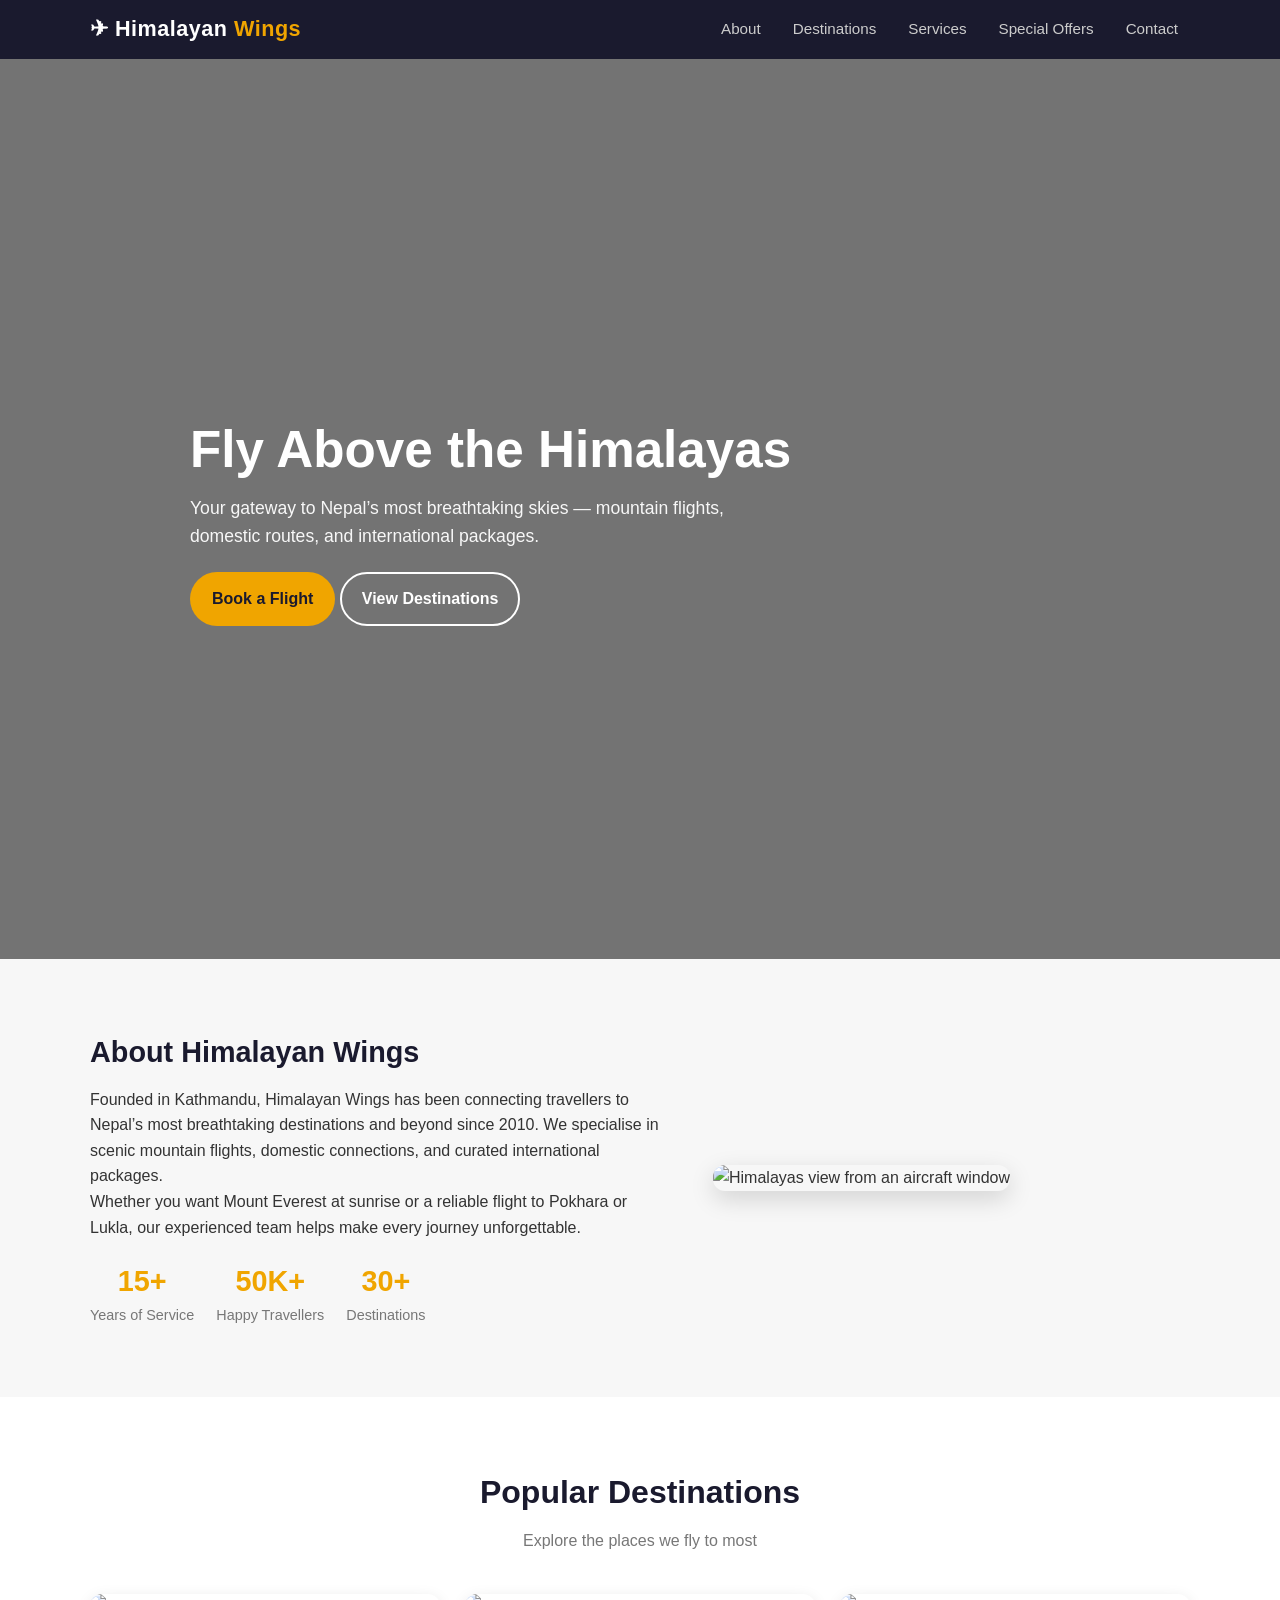
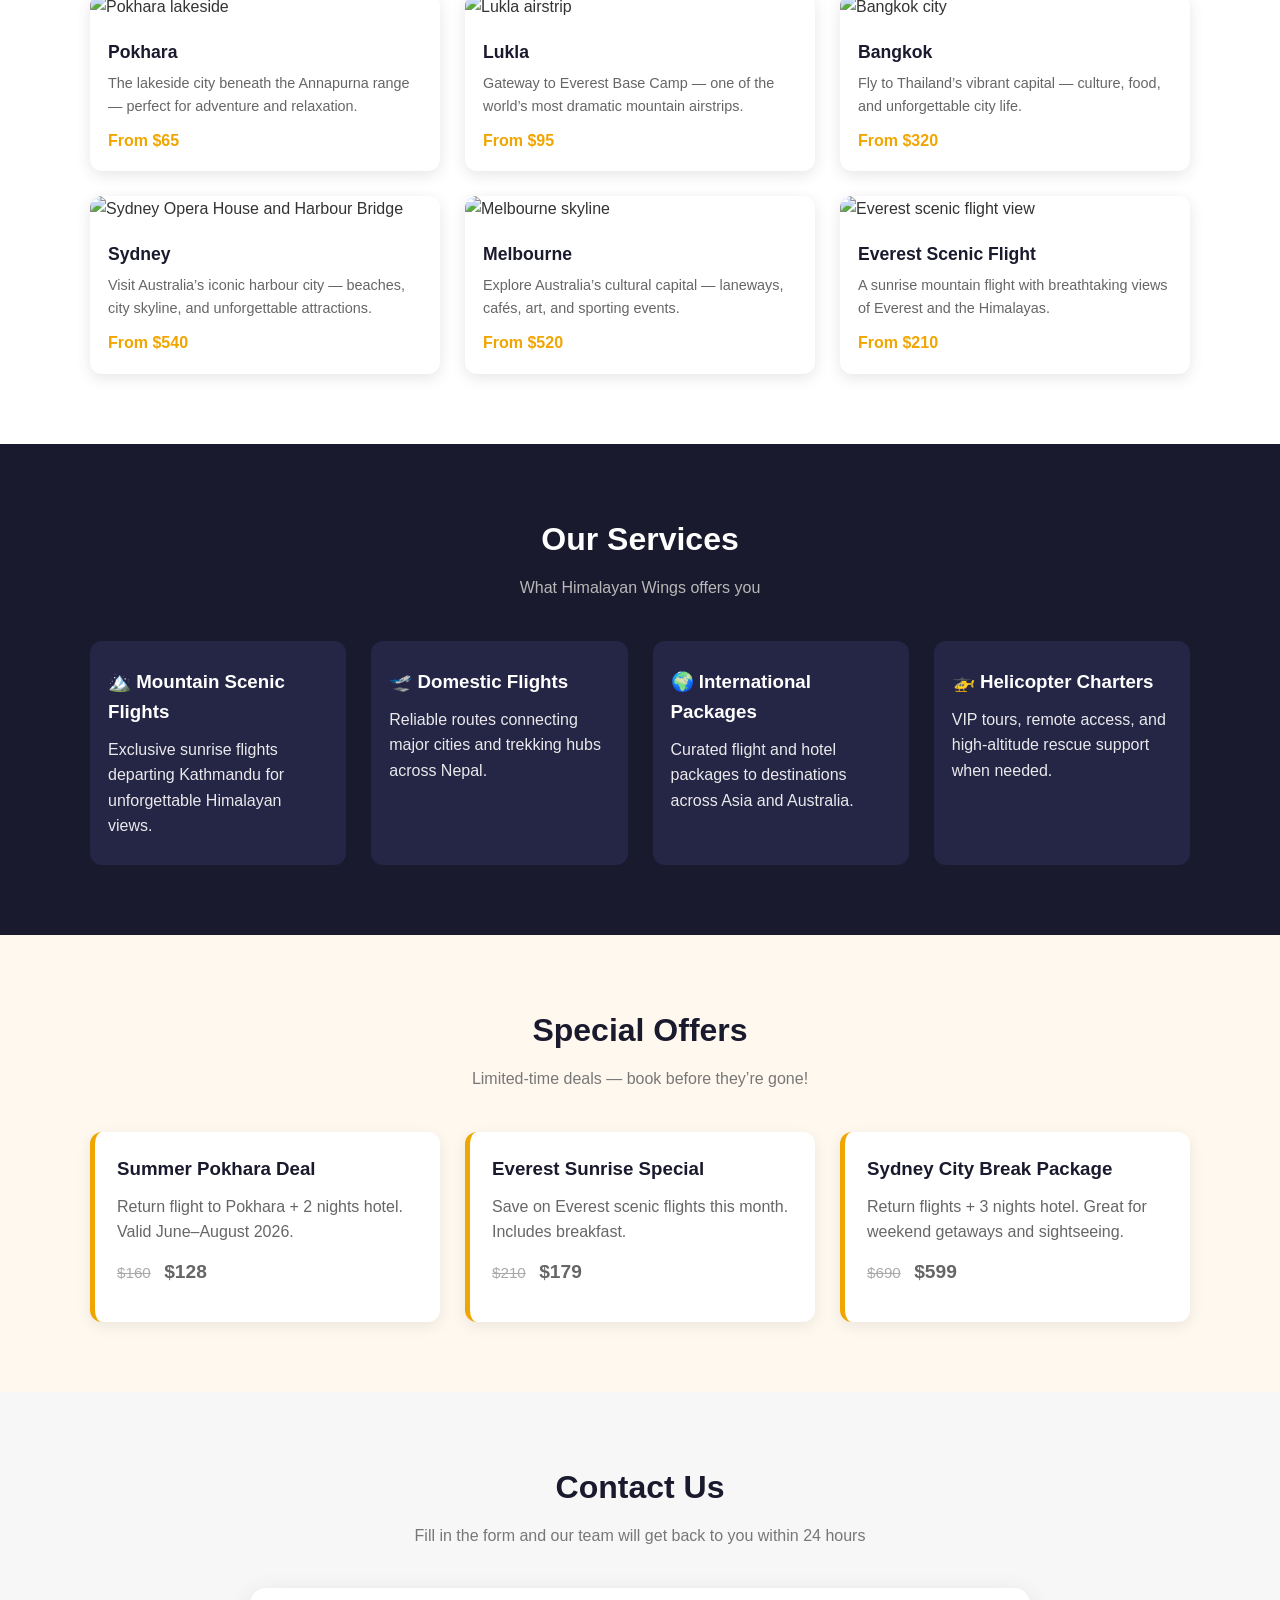
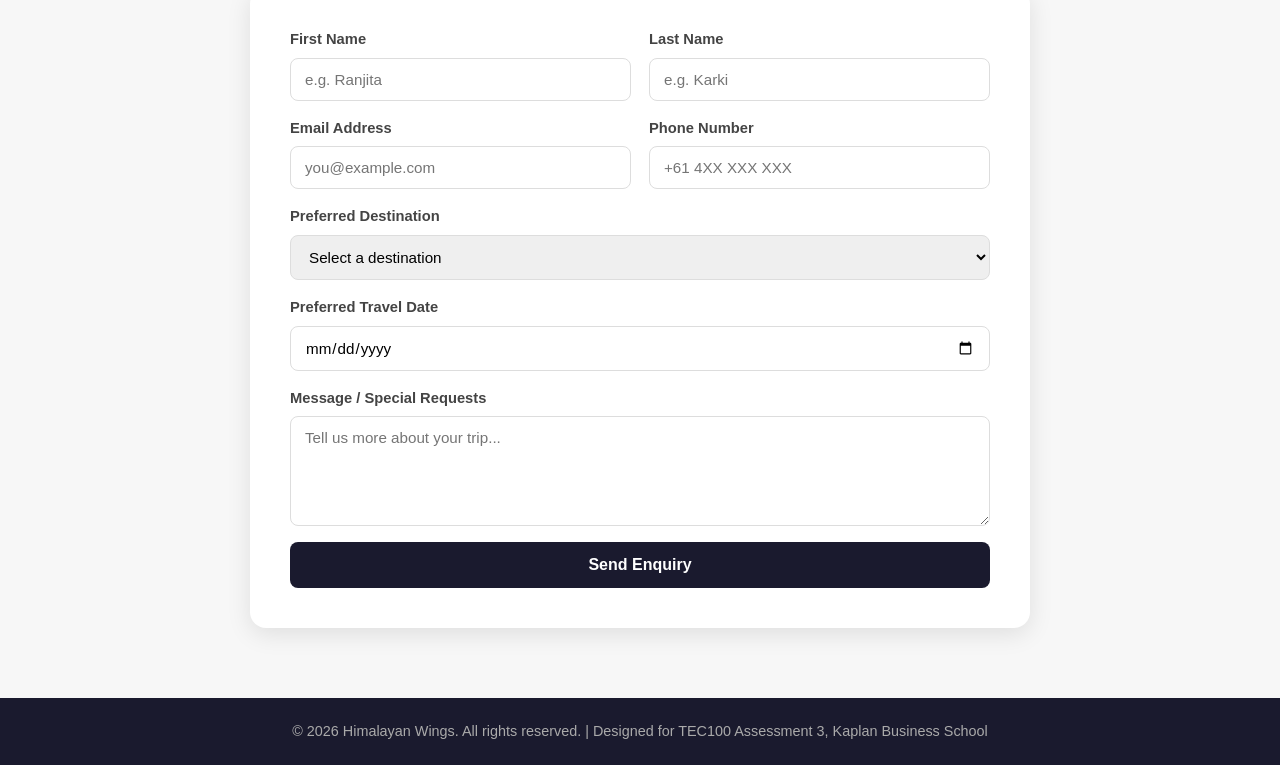
==== A tourist flight agency/index.html @ 6cb124c7 "A new webpage based on tourist flight agency is on going" ====
<!DOCTYPE html>
<html lang="en">
<head>
  <meta charset="UTF-8" />
  <meta name="viewport" content="width=device-width, initial-scale=1.0" />
  <title>Himalayan Wings | Nepal's Premier Flight Agency</title>

  <!-- External CSS file -->
  <link rel="stylesheet" href="css/style.css" />
</head>

<body>

  <!-- TOP NAV (sticky) -->
  <nav class="navbar">
    <div class="nav-container">
      <a class="brand" href="#home">✈ Himalayan <span>Wings</span></a>

      <ul class="nav-links">
        <li><a href="#about">About</a></li>
        <li><a href="#destinations">Destinations</a></li>
        <li><a href="#services">Services</a></li>
        <li><a href="#offers">Special Offers</a></li>
        <li><a href="#contact">Contact</a></li>
      </ul>
    </div>
  </nav>

  <!-- HERO (big background image + text) -->
  <header id="home" class="hero">
    <div class="hero-overlay">
      <div class="hero-content">
        <h1>Fly Above the Himalayas</h1>
        <p>Your gateway to Nepal’s most breathtaking skies — mountain flights, domestic routes, and international packages.</p>
        <a href="#contact" class="btn btn-primary">Book a Flight</a>
        <a href="#destinations" class="btn btn-outline">View Destinations</a>
      </div>
    </div>
  </header>

  <!-- ABOUT -->
  <section id="about" class="section section-alt">
    <div class="container about-grid">
      <div class="about-text">
        <h2>About Himalayan Wings</h2>
        <p>
          Founded in Kathmandu, Himalayan Wings has been connecting travellers to Nepal’s most breathtaking destinations
          and beyond since 2010. We specialise in scenic mountain flights, domestic connections, and curated international packages.
        </p>
        <p>
          Whether you want Mount Everest at sunrise or a reliable flight to Pokhara or Lukla, our experienced team helps make every journey unforgettable.
        </p>

        <div class="stats">
          <div class="stat">
            <h3>15+</h3>
            <p>Years of Service</p>
          </div>
          <div class="stat">
            <h3>50K+</h3>
            <p>Happy Travellers</p>
          </div>
          <div class="stat">
            <h3>30+</h3>
            <p>Destinations</p>
          </div>
        </div>
      </div>

      <div class="about-image">
        <img src="images/about.jpg" alt="Himalayas view from an aircraft window" />
      </div>
    </div>
  </section>

  <!-- DESTINATIONS -->
  <section id="destinations" class="section">
    <div class="container">
      <h2 class="section-title">Popular Destinations</h2>
      <p class="section-subtitle">Explore the places we fly to most</p>

      <div class="grid cards">

        <article class="card">
          <img src="images/pokhara.jpg" alt="Pokhara lakeside" />
          <div class="card-body">
            <h3>Pokhara</h3>
            <p>The lakeside city beneath the Annapurna range — perfect for adventure and relaxation.</p>
            <span class="price">From $65</span>
          </div>
        </article>

        <article class="card">
          <img src="images/lukla.jpg" alt="Lukla airstrip" />
          <div class="card-body">
            <h3>Lukla</h3>
            <p>Gateway to Everest Base Camp — one of the world’s most dramatic mountain airstrips.</p>
            <span class="price">From $95</span>
          </div>
        </article>

        <article class="card">
          <img src="images/bangkok.jpg" alt="Bangkok city" />
          <div class="card-body">
            <h3>Bangkok</h3>
            <p>Fly to Thailand’s vibrant capital — culture, food, and unforgettable city life.</p>
            <span class="price">From $320</span>
          </div>
        </article>

        <!-- Replaced New Delhi with Sydney -->
        <article class="card">
          <img src="images/sydney.jpg" alt="Sydney Opera House and Harbour Bridge" />
          <div class="card-body">
            <h3>Sydney</h3>
            <p>Visit Australia’s iconic harbour city — beaches, city skyline, and unforgettable attractions.</p>
            <span class="price">From $540</span>
          </div>
        </article>

        <!-- Replaced Dubai with Melbourne -->
        <article class="card">
          <img src="images/melbourne.jpg" alt="Melbourne skyline" />
          <div class="card-body">
            <h3>Melbourne</h3>
            <p>Explore Australia’s cultural capital — laneways, cafés, art, and sporting events.</p>
            <span class="price">From $520</span>
          </div>
        </article>

        <article class="card">
          <img src="images/everest-flight.jpg" alt="Everest scenic flight view" />
          <div class="card-body">
            <h3>Everest Scenic Flight</h3>
            <p>A sunrise mountain flight with breathtaking views of Everest and the Himalayas.</p>
            <span class="price">From $210</span>
          </div>
        </article>

      </div>
    </div>
  </section>

  <!-- SERVICES -->
  <section id="services" class="section section-dark">
    <div class="container">
      <h2 class="section-title light">Our Services</h2>
      <p class="section-subtitle light">What Himalayan Wings offers you</p>

      <div class="grid services">
        <div class="service">
          <h3>🏔️ Mountain Scenic Flights</h3>
          <p>Exclusive sunrise flights departing Kathmandu for unforgettable Himalayan views.</p>
        </div>

        <div class="service">
          <h3>🛫 Domestic Flights</h3>
          <p>Reliable routes connecting major cities and trekking hubs across Nepal.</p>
        </div>

        <div class="service">
          <h3>🌍 International Packages</h3>
          <p>Curated flight and hotel packages to destinations across Asia and Australia.</p>
        </div>

        <div class="service">
          <h3>🚁 Helicopter Charters</h3>
          <p>VIP tours, remote access, and high-altitude rescue support when needed.</p>
        </div>
      </div>
    </div>
  </section>

  <!-- OFFERS -->
  <section id="offers" class="section section-offers">
    <div class="container">
      <h2 class="section-title">Special Offers</h2>
      <p class="section-subtitle">Limited-time deals — book before they’re gone!</p>

      <div class="grid offers">
        <div class="offer">
          <h3>Summer Pokhara Deal</h3>
          <p>Return flight to Pokhara + 2 nights hotel. Valid June–August 2026.</p>
          <p class="offer-price"><del>$160</del> $128</p>
        </div>

        <div class="offer">
          <h3>Everest Sunrise Special</h3>
          <p>Save on Everest scenic flights this month. Includes breakfast.</p>
          <p class="offer-price"><del>$210</del> $179</p>
        </div>

        <div class="offer">
          <h3>Sydney City Break Package</h3>
          <p>Return flights + 3 nights hotel. Great for weekend getaways and sightseeing.</p>
          <p class="offer-price"><del>$690</del> $599</p>
        </div>
      </div>
    </div>
  </section>

  <!-- CONTACT -->
  <section id="contact" class="section section-alt">
    <div class="container contact">
      <h2 class="section-title">Contact Us</h2>
      <p class="section-subtitle">Fill in the form and our team will get back to you within 24 hours</p>

      <form class="contact-form" action="#" method="post">
        <div class="form-row">
          <div class="form-group">
            <label for="firstname">First Name</label>
            <input type="text" id="firstname" name="firstname" placeholder="e.g. Ranjita" required />
          </div>
          <div class="form-group">
            <label for="lastname">Last Name</label>
            <input type="text" id="lastname" name="lastname" placeholder="e.g. Karki" required />
          </div>
        </div>

        <div class="form-row">
          <div class="form-group">
            <label for="email">Email Address</label>
            <input type="email" id="email" name="email" placeholder="you@example.com" required />
          </div>
          <div class="form-group">
            <label for="phone">Phone Number</label>
            <input type="tel" id="phone" name="phone" placeholder="+61 4XX XXX XXX" />
          </div>
        </div>

        <!-- Destination dropdown -->
        <div class="form-group">
          <label for="destination">Preferred Destination</label>
          <select id="destination" name="destination" required>
            <option value="" disabled selected>Select a destination</option>
            <option value="pokhara">Pokhara</option>
            <option value="lukla">Lukla</option>
            <option value="everest-flight">Everest Scenic Flight</option>
            <option value="bangkok">Bangkok</option>
            <option value="sydney">Sydney</option>
            <option value="melbourne">Melbourne</option>
            <option value="other">Other</option>
          </select>
        </div>

        <!-- Travel date -->
        <div class="form-group">
          <label for="travel-date">Preferred Travel Date</label>
          <input type="date" id="travel-date" name="travel-date" />
        </div>

        <!-- Message textarea -->
        <div class="form-group">
          <label for="message">Message / Special Requests</label>
          <textarea id="message" name="message" placeholder="Tell us more about your trip..."></textarea>
        </div>

        <button type="submit" class="btn btn-dark">Send Enquiry</button>
      </form>
    </div>
  </section>

  <footer class="footer">
    <p>
      &copy; 2026 Himalayan Wings. All rights reserved. |
      Designed for TEC100 Assessment 3, Kaplan Business School
    </p>
  </footer>

</body>
</html>
---- A tourist flight agency/css/style.css ----
/* =========================
   Base / Reset
========================= */
* {
  margin: 0;
  padding: 0;
  box-sizing: border-box;
}

html { scroll-behavior: smooth; }

body {
  font-family: 'Segoe UI', Tahoma, Geneva, Verdana, sans-serif;
  color: #333;
  line-height: 1.6;
}

/* =========================
   Reusable helpers
========================= */
.container {
  width: min(1100px, 92%);
  margin: 0 auto;
}

.section {
  padding: 70px 0;
}

.section-alt {
  background: #f7f7f7;
}

.section-title {
  text-align: center;
  font-size: 2rem;
  margin-bottom: 10px;
  color: #1a1a2e;
}

.section-subtitle {
  text-align: center;
  color: #777;
  margin-bottom: 40px;
  font-size: 1rem;
}

.grid {
  display: grid;
  gap: 25px;
}

.btn {
  display: inline-block;
  padding: 12px 20px;
  border-radius: 30px;
  text-decoration: none;
  font-weight: 700;
  border: 2px solid transparent;
}

.btn-primary {
  background: #f0a500;
  color: #1a1a2e;
}

.btn-primary:hover { filter: brightness(0.95); }

.btn-outline {
  border-color: #fff;
  color: #fff;
}

.btn-outline:hover {
  background: #fff;
  color: #1a1a2e;
}

.btn-dark {
  width: 100%;
  background: #1a1a2e;
  color: #fff;
  border-radius: 8px;
  border: none;
  cursor: pointer;
  padding: 14px;
  font-size: 1rem;
}

.btn-dark:hover {
  background: #f0a500;
  color: #1a1a2e;
}

/* =========================
   Navbar (sticky)
========================= */
.navbar {
  position: sticky;
  top: 0;
  z-index: 1000;
  background: #1a1a2e;
}

.nav-container {
  width: min(1100px, 92%);
  margin: 0 auto;
  padding: 12px 0;
  display: flex;
  align-items: center;
  justify-content: space-between;
  gap: 20px;
  flex-wrap: wrap;
}

.brand {
  color: #fff;
  font-size: 1.35rem;
  font-weight: 800;
  letter-spacing: 0.5px;
  text-decoration: none;
}

.brand span { color: #f0a500; }

.nav-links {
  list-style: none;
  display: flex;
  gap: 8px;
  flex-wrap: wrap;
}

.nav-links a {
  color: #ccc;
  text-decoration: none;
  padding: 10px 12px;
  border-radius: 10px;
  transition: 0.2s;
  font-size: 0.95rem;
}

.nav-links a:hover {
  color: #f0a500;
  background: rgba(255,255,255,0.06);
}

/* =========================
   Hero (FULL SCREEN like your example)
========================= */
.hero {
  background: url("../images/himalayan wingss.png") center/cover no-repeat;
  height: 100vh;
  min-height: 100vh;
  position: relative;
}

.hero-overlay {
  height: 100vh;
  min-height: 100vh;
  background: linear-gradient(rgba(0,0,0,0.55), rgba(0,0,0,0.55));
  display: flex;
  align-items: center;
}

.hero-content {
  width: min(900px, 92%);
  margin: 0 auto;
  color: #fff;
  text-align: left;
  padding: 90px 0 60px; /* pushes content slightly down */
}

.hero-content h1 {
  font-size: clamp(2rem, 4vw, 3.2rem);
  line-height: 1.15;
  margin-bottom: 14px;
}

.hero-content p {
  font-size: 1.1rem;
  opacity: 0.95;
  margin-bottom: 22px;
  max-width: 60ch;
}

/* =========================
   About
========================= */
.about-grid {
  display: grid;
  grid-template-columns: 1.1fr 0.9fr;
  gap: 40px;
  align-items: center;
}

.about-text h2 {
  font-size: 1.8rem;
  color: #1a1a2e;
  margin-bottom: 12px;
}

.stats {
  display: flex;
  gap: 22px;
  flex-wrap: wrap;
  margin-top: 18px;
}

.stat h3 {
  font-size: 1.8rem;
  color: #f0a500;
  text-align: center;
}

.stat p {
  font-size: 0.9rem;
  color: #777;
  text-align: center;
}

.about-image img {
  width: 100%;
  border-radius: 12px;
  box-shadow: 0 8px 25px rgba(0,0,0,0.15);
}

/* =========================
   Destination cards
========================= */
.cards {
  grid-template-columns: repeat(auto-fit, minmax(260px, 1fr));
}

.card {
  border-radius: 12px;
  overflow: hidden;
  box-shadow: 0 4px 15px rgba(0,0,0,0.10);
  background: #fff;
  transition: transform 0.25s;
}

.card:hover { transform: translateY(-6px); }

.card img {
  width: 100%;
  height: 190px;
  object-fit: cover;
}

.card-body { padding: 18px; }

.card-body h3 {
  font-size: 1.1rem;
  color: #1a1a2e;
  margin-bottom: 6px;
}

.card-body p {
  font-size: 0.9rem;
  color: #666;
  margin-bottom: 10px;
}

.price {
  font-weight: 800;
  color: #f0a500;
}

/* =========================
   Services
========================= */
.section-dark {
  background: #1a1a2e;
  color: #fff;
}

.section-title.light { color: #fff; }
.section-subtitle.light { color: #b8b8b8; }

.services {
  grid-template-columns: repeat(auto-fit, minmax(220px, 1fr));
}

.service {
  background: #252545;
  border-radius: 12px;
  padding: 26px 18px;
  transition: 0.25s;
}

.service:hover {
  background: #f0a500;
  color: #1a1a2e;
}

.service h3 { margin-bottom: 10px; }
.service p { opacity: 0.9; }

/* =========================
   Offers (badges removed)
========================= */
.section-offers {
  background: #fff8ee;
}

.offers {
  grid-template-columns: repeat(auto-fit, minmax(260px, 1fr));
}

.offer {
  background: #fff;
  border-radius: 12px;
  padding: 22px;
  box-shadow: 0 4px 15px rgba(0,0,0,0.08);
  border-left: 5px solid #f0a500;
}

.offer h3 { color: #1a1a2e; margin-bottom: 10px; }
.offer p { color: #666; margin-bottom: 12px; }

.offer-price {
  font-size: 1.2rem;
  font-weight: 900;
  color: #f0a500;
}

.offer-price del {
  color: #aaa;
  font-weight: 500;
  margin-right: 8px;
  font-size: 0.95rem;
}

/* =========================
   Contact
========================= */
.contact {
  max-width: 780px;
}

.contact-form {
  background: #fff;
  padding: 40px;
  border-radius: 16px;
  box-shadow: 0 6px 25px rgba(0,0,0,0.10);
}

.form-row {
  display: flex;
  gap: 18px;
  flex-wrap: wrap;
}

.form-group {
  display: flex;
  flex-direction: column;
  flex: 1;
  min-width: 220px;
  margin-bottom: 16px;
}

label {
  font-size: 0.92rem;
  font-weight: 700;
  color: #444;
  margin-bottom: 6px;
}

input, select, textarea {
  padding: 12px 14px;
  border: 1px solid #ddd;
  border-radius: 8px;
  font-size: 0.95rem;
  font-family: inherit;
}

input:focus, select:focus, textarea:focus {
  outline: none;
  border-color: #f0a500;
}

textarea {
  resize: vertical;
  min-height: 110px;
}

/* =========================
   Footer
========================= */
.footer {
  background: #1a1a2e;
  color: #aaa;
  text-align: center;
  padding: 22px 10px;
  font-size: 0.9rem;
}

/* =========================
   Responsive
========================= */
@media (max-width: 900px) {
  .about-grid {
    grid-template-columns: 1fr;
  }

  .hero-content {
    text-align: center;
  }

  .hero-content p {
    margin-left: auto;
    margin-right: auto;
  }
}

@media (max-width: 520px) {
  .contact-form {
    padding: 26px 18px;
  }

  .nav-container {
    justify-content: center;
  }
}
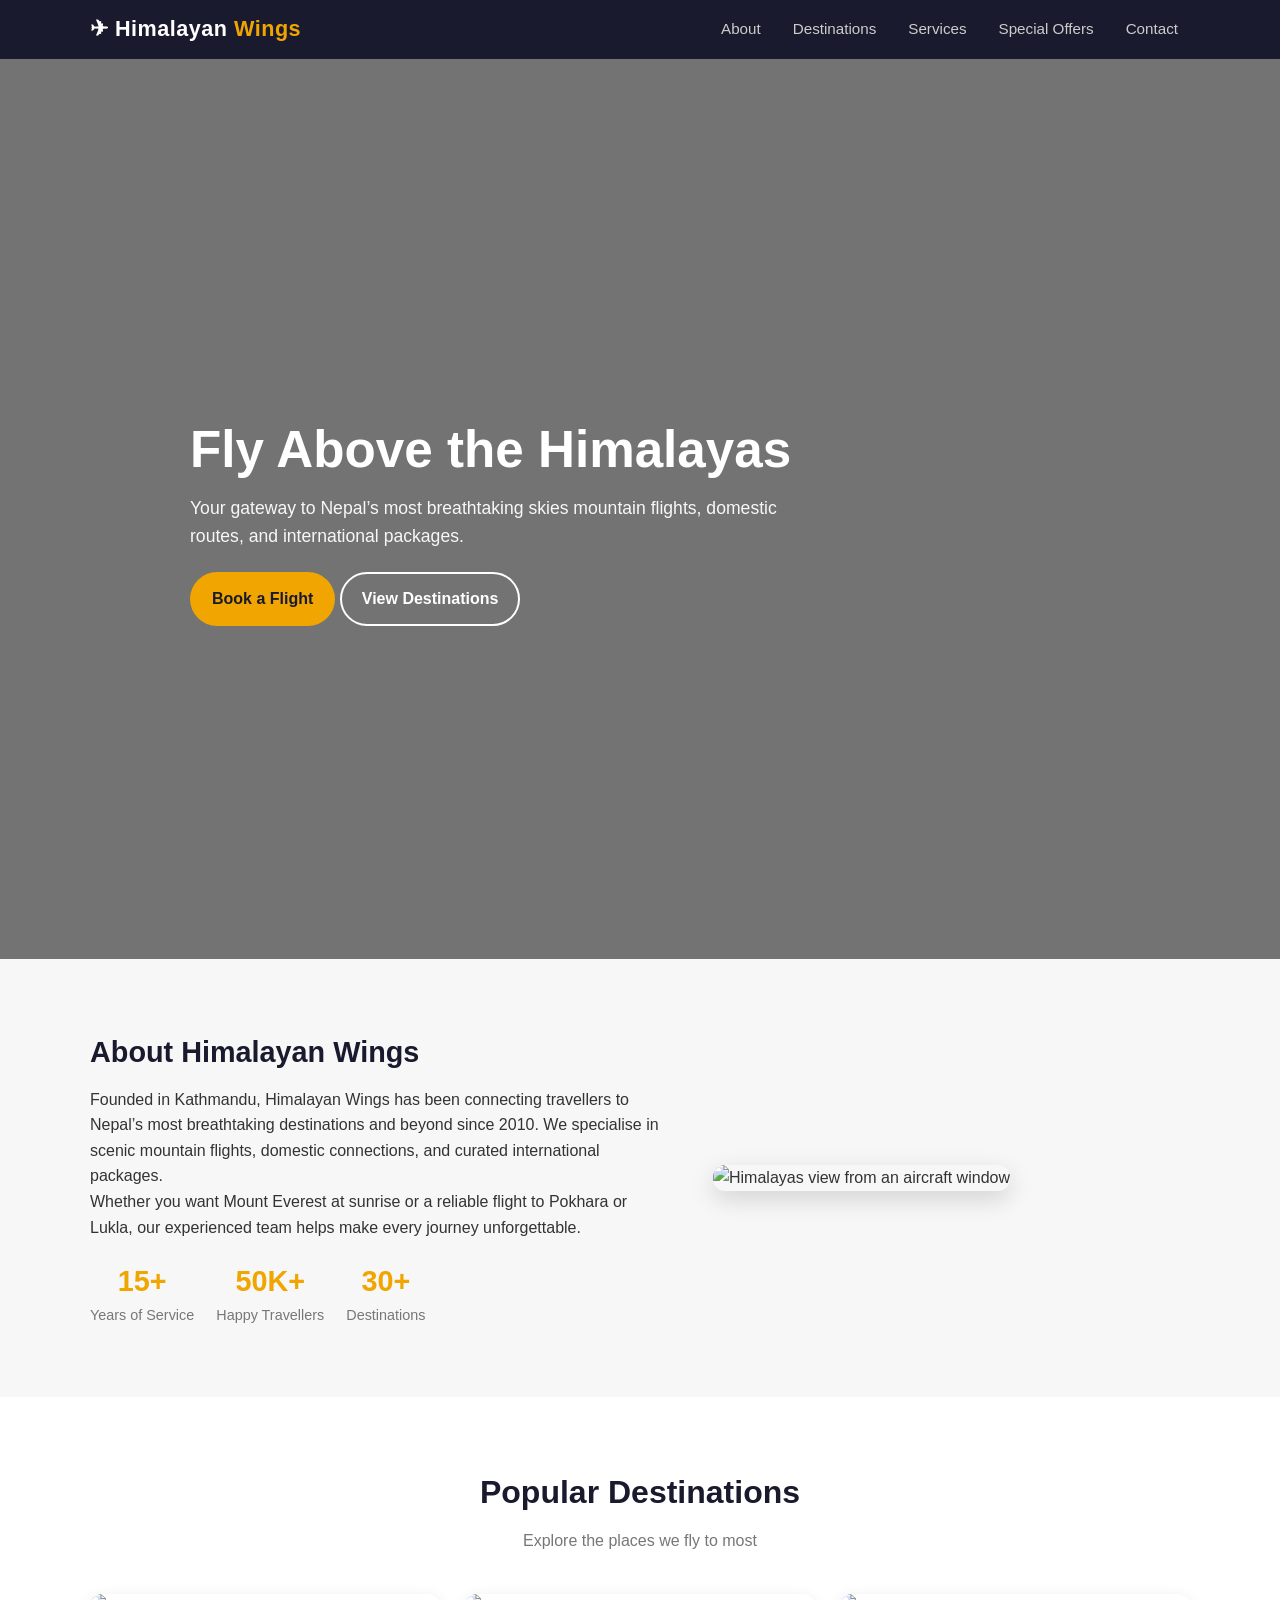
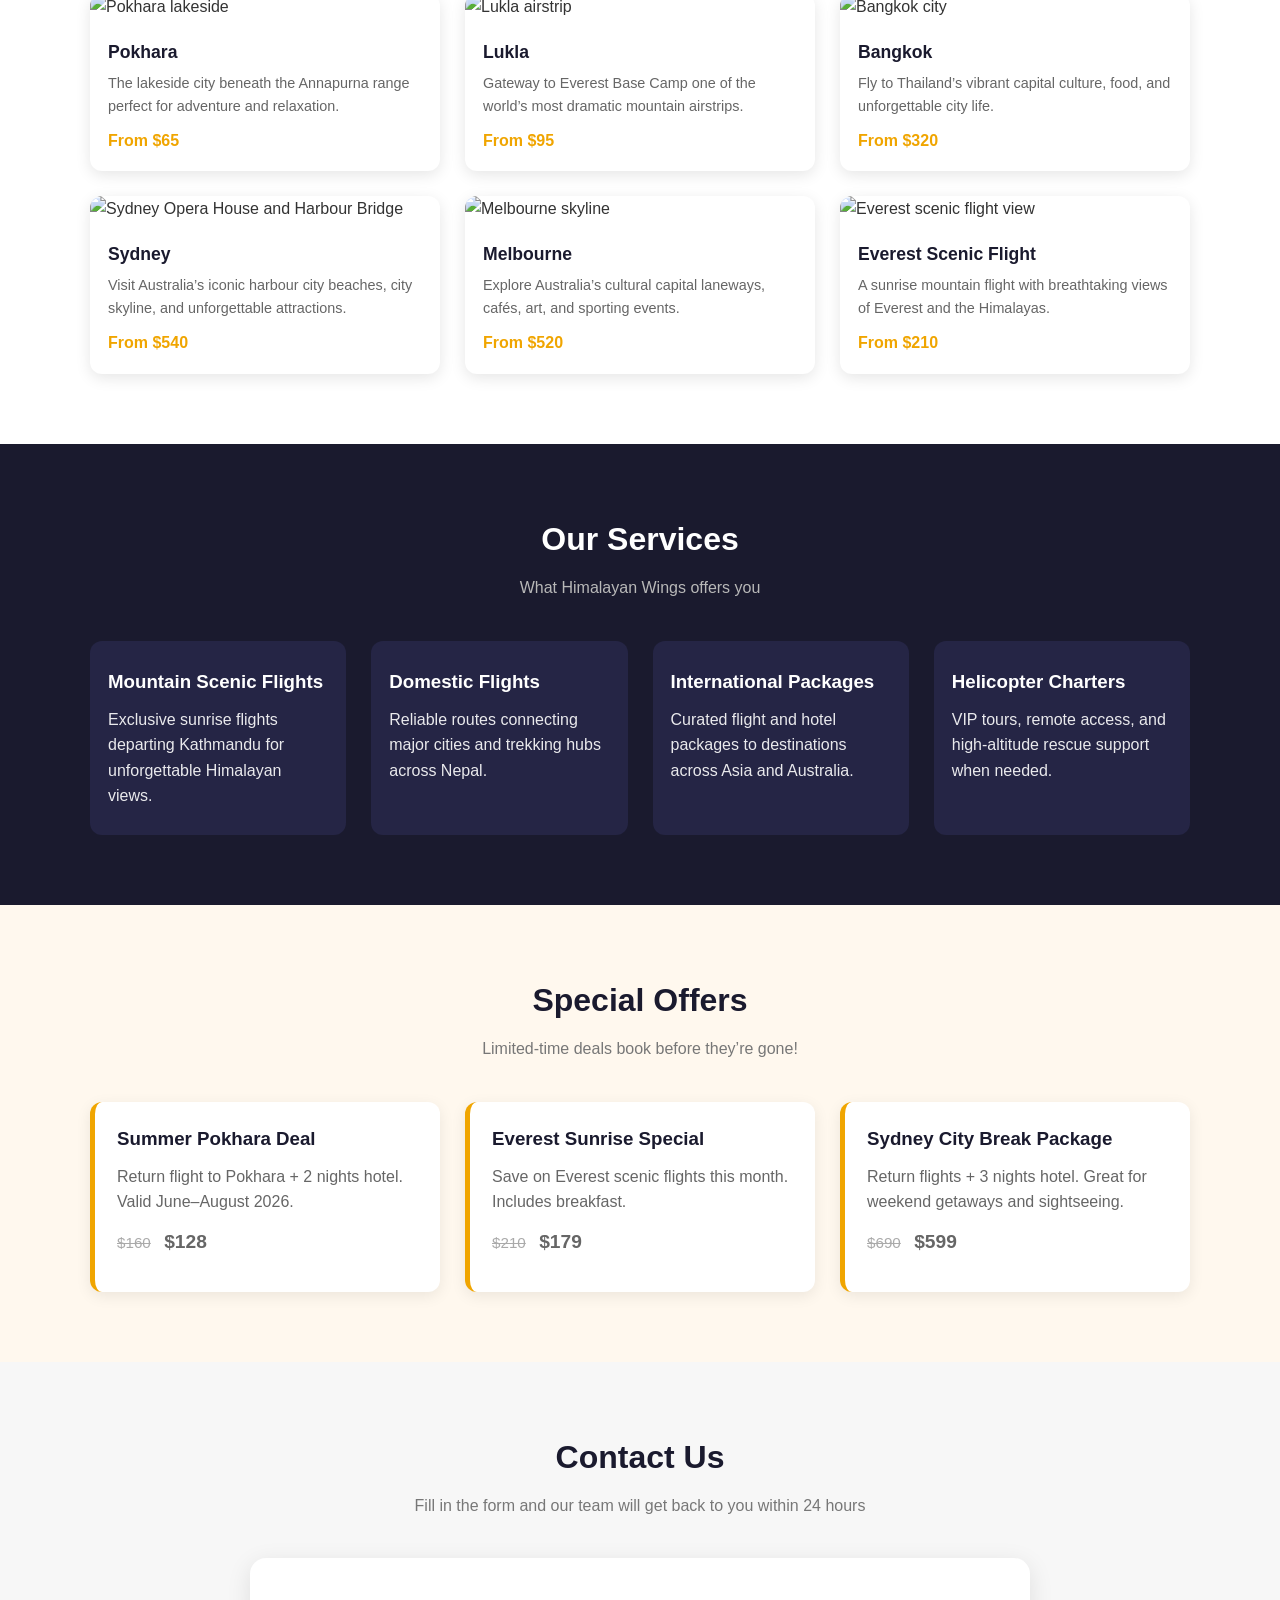
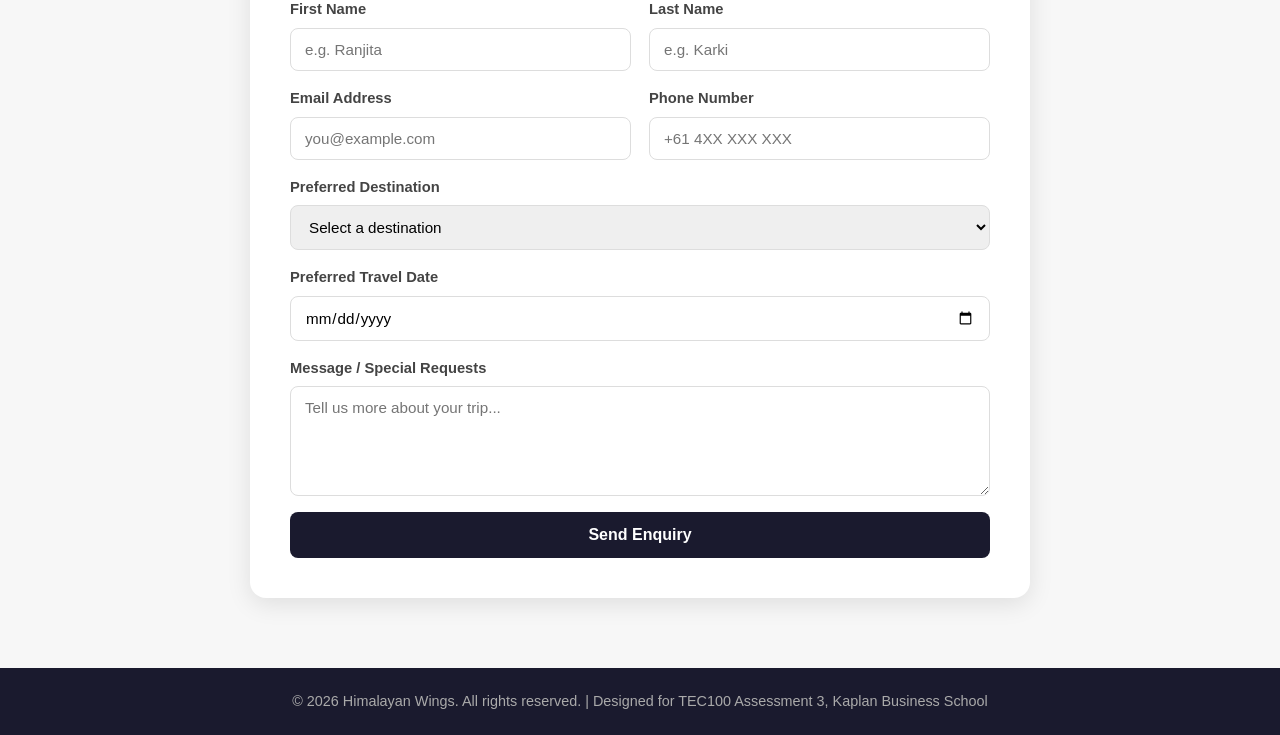
==== commit c918b949: "made few important changes and added images as well" ====
--- a/A tourist flight agency/index.html
+++ b/A tourist flight agency/index.html
@@ -31,7 +31,7 @@
     <div class="hero-overlay">
       <div class="hero-content">
         <h1>Fly Above the Himalayas</h1>
-        <p>Your gateway to Nepal’s most breathtaking skies — mountain flights, domestic routes, and international packages.</p>
+        <p>Your gateway to Nepal’s most breathtaking skies mountain flights, domestic routes, and international packages.</p>
         <a href="#contact" class="btn btn-primary">Book a Flight</a>
         <a href="#destinations" class="btn btn-outline">View Destinations</a>
       </div>
@@ -68,7 +68,7 @@
       </div>
 
       <div class="about-image">
-        <img src="images/about.jpg" alt="Himalayas view from an aircraft window" />
+        <img src="images/Himalayan view form plane.png" alt="Himalayas view from an aircraft window" />
       </div>
     </div>
   </section>
@@ -82,54 +82,54 @@
       <div class="grid cards">
 
         <article class="card">
-          <img src="images/pokhara.jpg" alt="Pokhara lakeside" />
+          <img src="images/Pokhara lakeside.jpg" alt="Pokhara lakeside" />
           <div class="card-body">
             <h3>Pokhara</h3>
-            <p>The lakeside city beneath the Annapurna range — perfect for adventure and relaxation.</p>
+            <p>The lakeside city beneath the Annapurna range perfect for adventure and relaxation.</p>
             <span class="price">From $65</span>
           </div>
         </article>
 
         <article class="card">
-          <img src="images/lukla.jpg" alt="Lukla airstrip" />
+          <img src="images/lukla.png" alt="Lukla airstrip" />
           <div class="card-body">
             <h3>Lukla</h3>
-            <p>Gateway to Everest Base Camp — one of the world’s most dramatic mountain airstrips.</p>
+            <p>Gateway to Everest Base Camp one of the world’s most dramatic mountain airstrips.</p>
             <span class="price">From $95</span>
           </div>
         </article>
 
         <article class="card">
-          <img src="images/bangkok.jpg" alt="Bangkok city" />
+          <img src="images/bangkok.png" alt="Bangkok city" />
           <div class="card-body">
             <h3>Bangkok</h3>
-            <p>Fly to Thailand’s vibrant capital — culture, food, and unforgettable city life.</p>
+            <p>Fly to Thailand’s vibrant capital culture, food, and unforgettable city life.</p>
             <span class="price">From $320</span>
           </div>
         </article>
 
         <!-- Replaced New Delhi with Sydney -->
         <article class="card">
-          <img src="images/sydney.jpg" alt="Sydney Opera House and Harbour Bridge" />
+          <img src="images/sydney.png" alt="Sydney Opera House and Harbour Bridge" />
           <div class="card-body">
             <h3>Sydney</h3>
-            <p>Visit Australia’s iconic harbour city — beaches, city skyline, and unforgettable attractions.</p>
+            <p>Visit Australia’s iconic harbour city beaches, city skyline, and unforgettable attractions.</p>
             <span class="price">From $540</span>
           </div>
         </article>
 
         <!-- Replaced Dubai with Melbourne -->
         <article class="card">
-          <img src="images/melbourne.jpg" alt="Melbourne skyline" />
+          <img src="images/melbourne.png" alt="Melbourne skyline" />
           <div class="card-body">
             <h3>Melbourne</h3>
-            <p>Explore Australia’s cultural capital — laneways, cafés, art, and sporting events.</p>
+            <p>Explore Australia’s cultural capital laneways, cafés, art, and sporting events.</p>
             <span class="price">From $520</span>
           </div>
         </article>
 
         <article class="card">
-          <img src="images/everest-flight.jpg" alt="Everest scenic flight view" />
+          <img src="images/everest view.png" alt="Everest scenic flight view" />
           <div class="card-body">
             <h3>Everest Scenic Flight</h3>
             <p>A sunrise mountain flight with breathtaking views of Everest and the Himalayas.</p>
@@ -149,22 +149,22 @@
 
       <div class="grid services">
         <div class="service">
-          <h3>🏔️ Mountain Scenic Flights</h3>
+          <h3>Mountain Scenic Flights</h3>
           <p>Exclusive sunrise flights departing Kathmandu for unforgettable Himalayan views.</p>
         </div>
 
         <div class="service">
-          <h3>🛫 Domestic Flights</h3>
+          <h3>Domestic Flights</h3>
           <p>Reliable routes connecting major cities and trekking hubs across Nepal.</p>
         </div>
 
         <div class="service">
-          <h3>🌍 International Packages</h3>
+          <h3>International Packages</h3>
           <p>Curated flight and hotel packages to destinations across Asia and Australia.</p>
         </div>
 
         <div class="service">
-          <h3>🚁 Helicopter Charters</h3>
+          <h3>Helicopter Charters</h3>
           <p>VIP tours, remote access, and high-altitude rescue support when needed.</p>
         </div>
       </div>
@@ -175,7 +175,7 @@
   <section id="offers" class="section section-offers">
     <div class="container">
       <h2 class="section-title">Special Offers</h2>
-      <p class="section-subtitle">Limited-time deals — book before they’re gone!</p>
+      <p class="section-subtitle">Limited-time deals book before they’re gone!</p>
 
       <div class="grid offers">
         <div class="offer">
--- a/A tourist flight agency/css/style.css
+++ b/A tourist flight agency/css/style.css
@@ -148,7 +148,7 @@
    Hero (FULL SCREEN like your example)
 ========================= */
 .hero {
-  background: url("../images/himalayan wingss.png") center/cover no-repeat;
+  background: url("../images/Home\ Page\ image.png") center/cover no-repeat;
   height: 100vh;
   min-height: 100vh;
   position: relative;
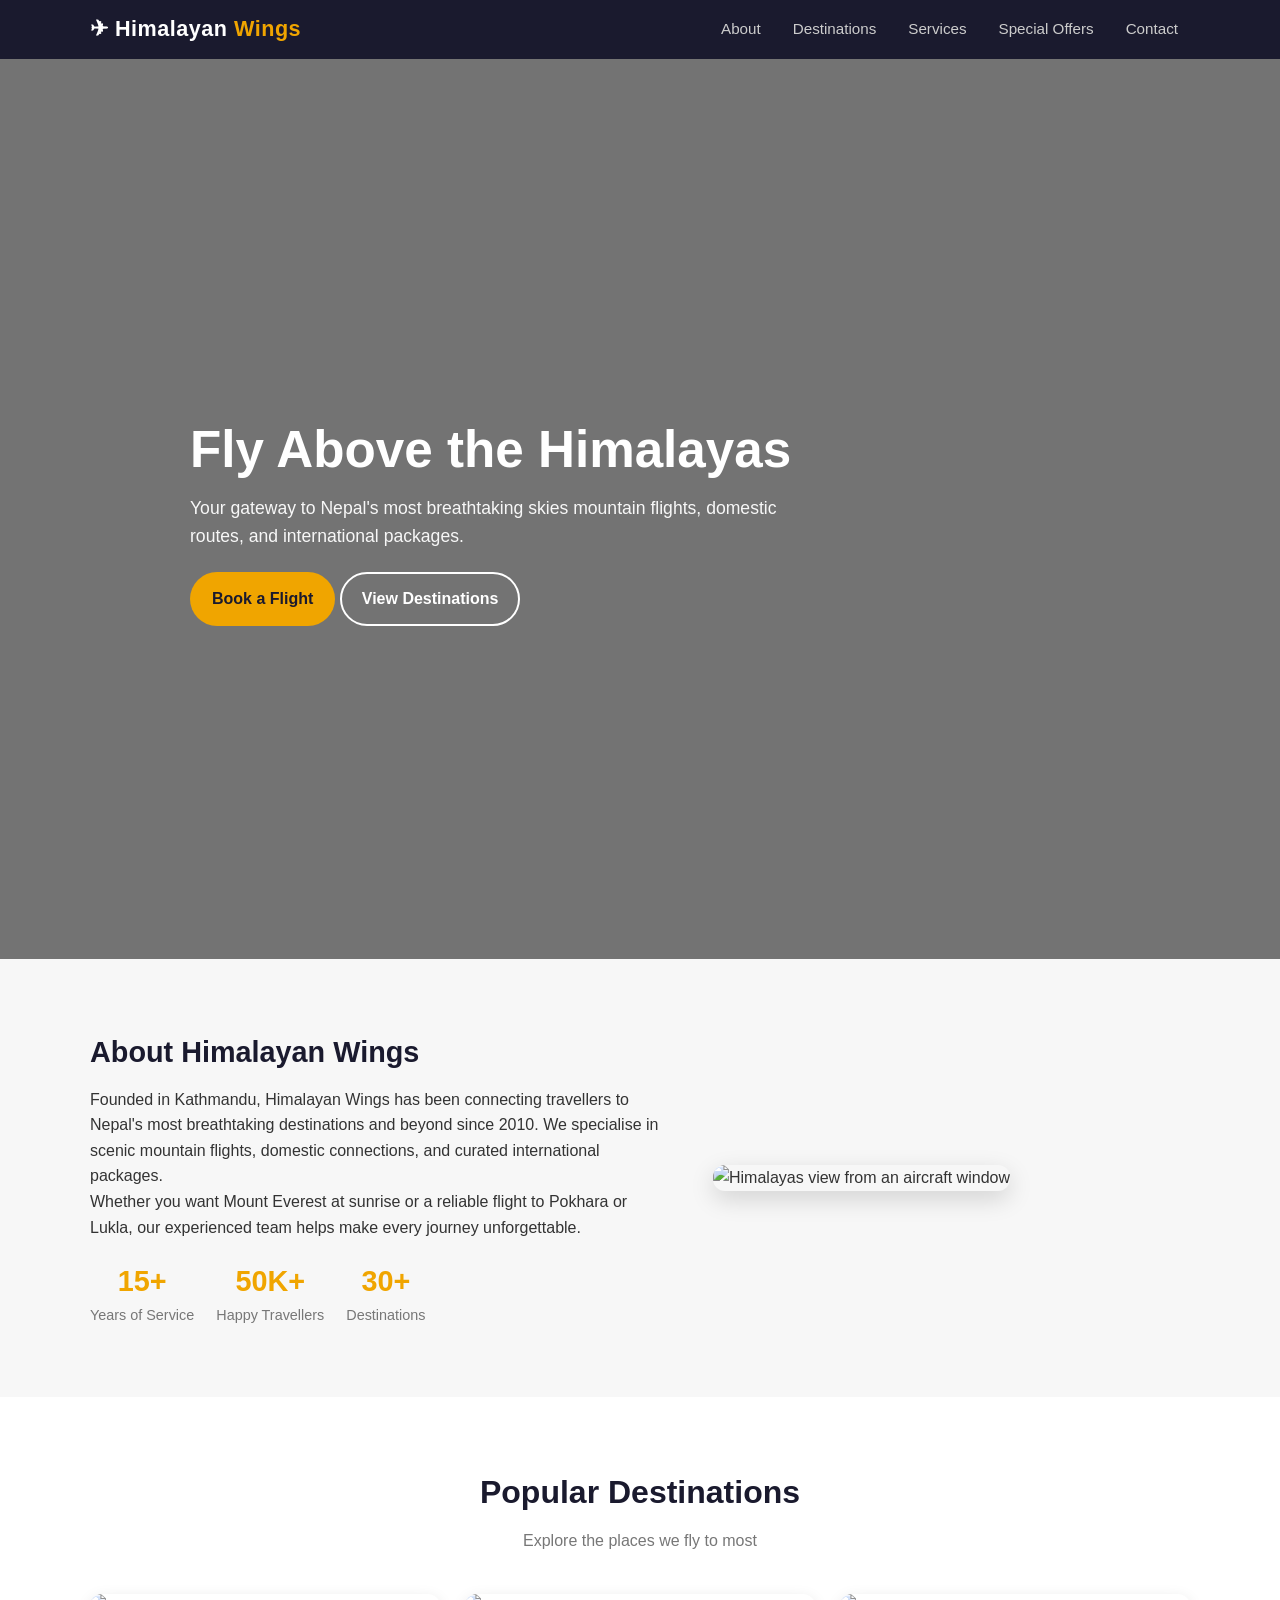
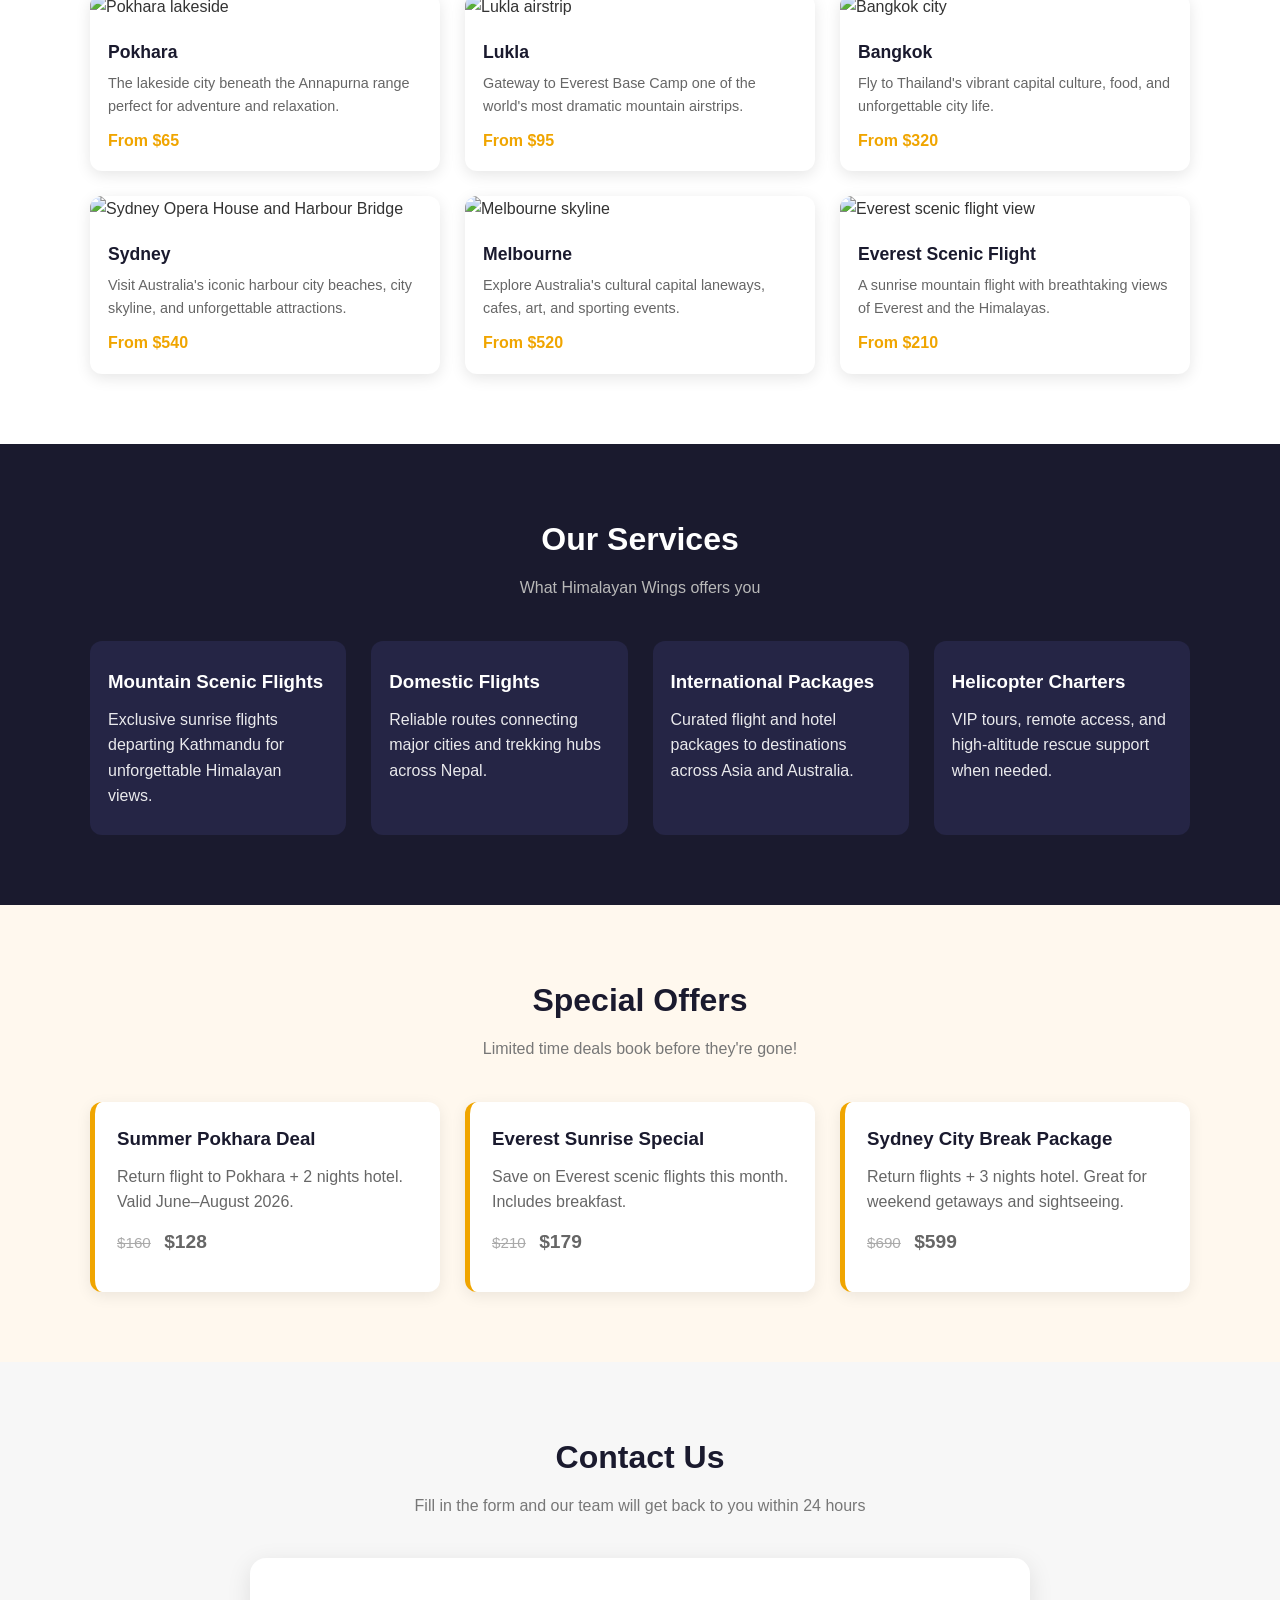
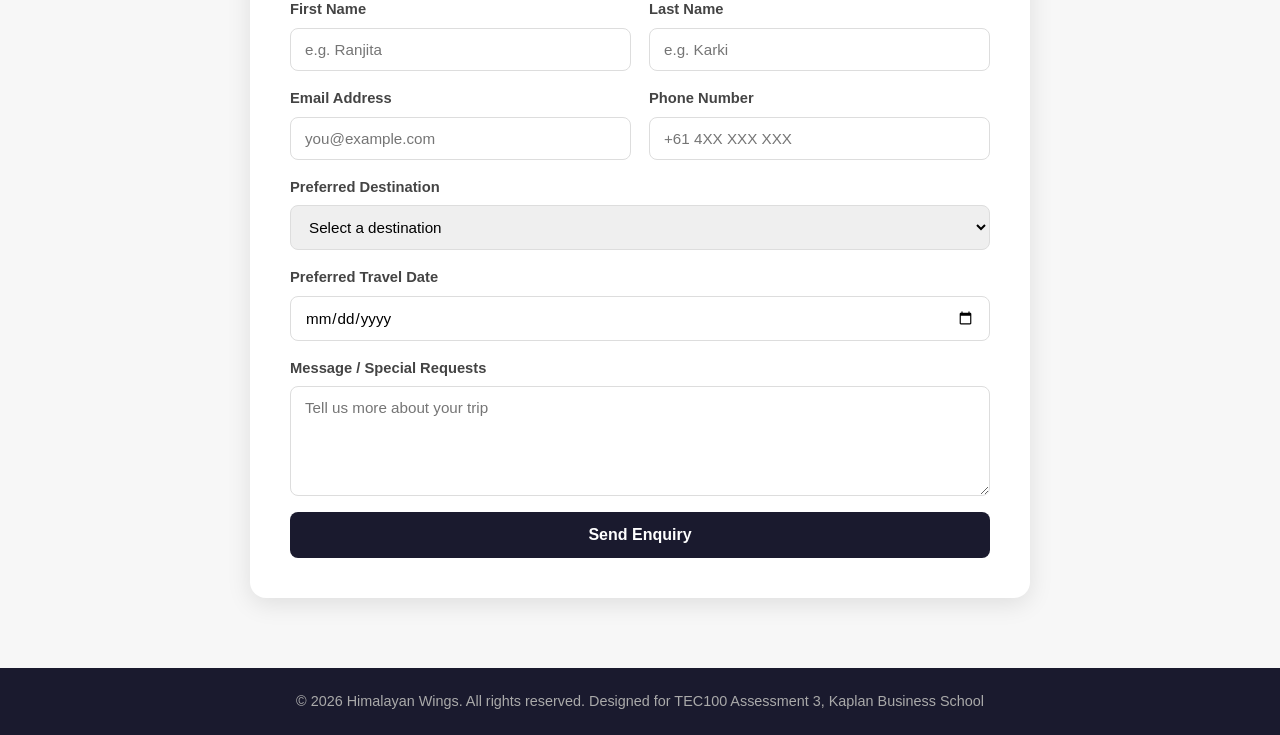
==== commit 1c250b49: "Added comments and worked on structure of program" ====
--- a/A tourist flight agency/index.html
+++ b/A tourist flight agency/index.html
@@ -1,21 +1,21 @@
+
 <!DOCTYPE html>
 <html lang="en">
 <head>
-  <meta charset="UTF-8" />
+  <meta charset="UTF-8"/>
   <meta name="viewport" content="width=device-width, initial-scale=1.0" />
   <title>Himalayan Wings | Nepal's Premier Flight Agency</title>
-
-  <!-- External CSS file -->
   <link rel="stylesheet" href="css/style.css" />
 </head>
-
 <body>
 
-  <!-- TOP NAV (sticky) -->
+  <!-- NAVIGATION BAR -->
   <nav class="navbar">
     <div class="nav-container">
+      <!-- The brand/logo area -->
       <a class="brand" href="#home">✈ Himalayan <span>Wings</span></a>
 
+      <!-- Main navigation links here these match the id="" values on each section below -->
       <ul class="nav-links">
         <li><a href="#about">About</a></li>
         <li><a href="#destinations">Destinations</a></li>
@@ -26,31 +26,33 @@
     </div>
   </nav>
 
-  <!-- HERO (big background image + text) -->
+  <!-- HERO SECTION -->
   <header id="home" class="hero">
     <div class="hero-overlay">
+      <!-- All the text and buttons sits inside this centred content block -->
       <div class="hero-content">
         <h1>Fly Above the Himalayas</h1>
-        <p>Your gateway to Nepal’s most breathtaking skies mountain flights, domestic routes, and international packages.</p>
+        <p>Your gateway to Nepal's most breathtaking skies mountain flights, domestic routes, and international packages.</p>
         <a href="#contact" class="btn btn-primary">Book a Flight</a>
         <a href="#destinations" class="btn btn-outline">View Destinations</a>
       </div>
     </div>
   </header>
 
-  <!-- ABOUT -->
+  <!-- ABOUT SECTION -->
   <section id="about" class="section section-alt">
     <div class="container about-grid">
+      <!-- Left column secttion with the details about the company background and the key stats -->
       <div class="about-text">
         <h2>About Himalayan Wings</h2>
         <p>
-          Founded in Kathmandu, Himalayan Wings has been connecting travellers to Nepal’s most breathtaking destinations
+          Founded in Kathmandu, Himalayan Wings has been connecting travellers to Nepal's most breathtaking destinations
           and beyond since 2010. We specialise in scenic mountain flights, domestic connections, and curated international packages.
         </p>
         <p>
           Whether you want Mount Everest at sunrise or a reliable flight to Pokhara or Lukla, our experienced team helps make every journey unforgettable.
         </p>
-
+        <!-- little stats section of the company -->
         <div class="stats">
           <div class="stat">
             <h3>15+</h3>
@@ -66,21 +68,22 @@
           </div>
         </div>
       </div>
-
+      <!-- Right column section of some sceneic photo to complement the text -->
       <div class="about-image">
         <img src="images/Himalayan view form plane.png" alt="Himalayas view from an aircraft window" />
       </div>
-    </div>
-  </section>
-
-  <!-- DESTINATIONS -->
+
+    </div>
+  </section>
+
+  <!-- DESTINATIONS SECTION -->
   <section id="destinations" class="section">
     <div class="container">
       <h2 class="section-title">Popular Destinations</h2>
       <p class="section-subtitle">Explore the places we fly to most</p>
-
       <div class="grid cards">
 
+        <!-- Pokhara section -->
         <article class="card">
           <img src="images/Pokhara lakeside.jpg" alt="Pokhara lakeside" />
           <div class="card-body">
@@ -90,44 +93,47 @@
           </div>
         </article>
 
+        <!-- Lukla section -->
         <article class="card">
           <img src="images/lukla.png" alt="Lukla airstrip" />
           <div class="card-body">
             <h3>Lukla</h3>
-            <p>Gateway to Everest Base Camp one of the world’s most dramatic mountain airstrips.</p>
+            <p>Gateway to Everest Base Camp one of the world's most dramatic mountain airstrips.</p>
             <span class="price">From $95</span>
           </div>
         </article>
 
+        <!-- Bangkok section -->
         <article class="card">
           <img src="images/bangkok.png" alt="Bangkok city" />
           <div class="card-body">
             <h3>Bangkok</h3>
-            <p>Fly to Thailand’s vibrant capital culture, food, and unforgettable city life.</p>
+            <p>Fly to Thailand's vibrant capital culture, food, and unforgettable city life.</p>
             <span class="price">From $320</span>
           </div>
         </article>
 
-        <!-- Replaced New Delhi with Sydney -->
+        <!-- Sydney section -->
         <article class="card">
           <img src="images/sydney.png" alt="Sydney Opera House and Harbour Bridge" />
           <div class="card-body">
             <h3>Sydney</h3>
-            <p>Visit Australia’s iconic harbour city beaches, city skyline, and unforgettable attractions.</p>
+            <p>Visit Australia's iconic harbour city beaches, city skyline, and unforgettable attractions.</p>
             <span class="price">From $540</span>
           </div>
         </article>
 
-        <!-- Replaced Dubai with Melbourne -->
+        <!-- Melbourne section -->
         <article class="card">
           <img src="images/melbourne.png" alt="Melbourne skyline" />
           <div class="card-body">
             <h3>Melbourne</h3>
-            <p>Explore Australia’s cultural capital laneways, cafés, art, and sporting events.</p>
+            <p>Explore Australia's cultural capital laneways, cafes, art, and sporting events.</p>
             <span class="price">From $520</span>
           </div>
         </article>
 
+        <!-- Everest scenic flight section-->
         <article class="card">
           <img src="images/everest view.png" alt="Everest scenic flight view" />
           <div class="card-body">
@@ -136,33 +142,28 @@
             <span class="price">From $210</span>
           </div>
         </article>
-
-      </div>
-    </div>
-  </section>
-
-  <!-- SERVICES -->
+      </div>
+    </div>
+  </section>
+
+  <!-- SERVICES SECTION -->
   <section id="services" class="section section-dark">
     <div class="container">
       <h2 class="section-title light">Our Services</h2>
       <p class="section-subtitle light">What Himalayan Wings offers you</p>
-
       <div class="grid services">
         <div class="service">
           <h3>Mountain Scenic Flights</h3>
           <p>Exclusive sunrise flights departing Kathmandu for unforgettable Himalayan views.</p>
         </div>
-
         <div class="service">
           <h3>Domestic Flights</h3>
           <p>Reliable routes connecting major cities and trekking hubs across Nepal.</p>
         </div>
-
         <div class="service">
           <h3>International Packages</h3>
           <p>Curated flight and hotel packages to destinations across Asia and Australia.</p>
         </div>
-
         <div class="service">
           <h3>Helicopter Charters</h3>
           <p>VIP tours, remote access, and high-altitude rescue support when needed.</p>
@@ -171,25 +172,23 @@
     </div>
   </section>
 
-  <!-- OFFERS -->
+
+  <!-- SPECIAL OFFERS SECTION -->
   <section id="offers" class="section section-offers">
     <div class="container">
       <h2 class="section-title">Special Offers</h2>
-      <p class="section-subtitle">Limited-time deals book before they’re gone!</p>
-
+      <p class="section-subtitle">Limited time deals book before they're gone!</p>
       <div class="grid offers">
         <div class="offer">
           <h3>Summer Pokhara Deal</h3>
           <p>Return flight to Pokhara + 2 nights hotel. Valid June–August 2026.</p>
           <p class="offer-price"><del>$160</del> $128</p>
         </div>
-
         <div class="offer">
           <h3>Everest Sunrise Special</h3>
           <p>Save on Everest scenic flights this month. Includes breakfast.</p>
           <p class="offer-price"><del>$210</del> $179</p>
         </div>
-
         <div class="offer">
           <h3>Sydney City Break Package</h3>
           <p>Return flights + 3 nights hotel. Great for weekend getaways and sightseeing.</p>
@@ -199,16 +198,19 @@
     </div>
   </section>
 
-  <!-- CONTACT -->
+
+  <!-- CONTACT / BOOKING FORM SECTION -->
   <section id="contact" class="section section-alt">
     <div class="container contact">
       <h2 class="section-title">Contact Us</h2>
       <p class="section-subtitle">Fill in the form and our team will get back to you within 24 hours</p>
-
       <form class="contact-form" action="#" method="post">
+
+        <!-- Row 1: First name and last name sit side by side on wider screens -->
         <div class="form-row">
           <div class="form-group">
             <label for="firstname">First Name</label>
+            <!-- writes example text to help understand user what to put in the field -->
             <input type="text" id="firstname" name="firstname" placeholder="e.g. Ranjita" required />
           </div>
           <div class="form-group">
@@ -216,22 +218,25 @@
             <input type="text" id="lastname" name="lastname" placeholder="e.g. Karki" required />
           </div>
         </div>
-
+        <!-- Row 2: Email and an optional phone number -->
         <div class="form-row">
           <div class="form-group">
             <label for="email">Email Address</label>
+            <!-- type="email" makes the browser check for a valid email format automatically -->
             <input type="email" id="email" name="email" placeholder="you@example.com" required />
           </div>
           <div class="form-group">
             <label for="phone">Phone Number</label>
+            <!-- type="tel" brings up the number keyboard on mobile devices -->
             <input type="tel" id="phone" name="phone" placeholder="+61 4XX XXX XXX" />
           </div>
         </div>
 
-        <!-- Destination dropdown -->
+        <!-- Destination picker section to dropdown with all available routes -->
         <div class="form-group">
           <label for="destination">Preferred Destination</label>
           <select id="destination" name="destination" required>
+            <!-- The first option is disabled so the user is forced to make a real choice -->
             <option value="" disabled selected>Select a destination</option>
             <option value="pokhara">Pokhara</option>
             <option value="lukla">Lukla</option>
@@ -243,29 +248,30 @@
           </select>
         </div>
 
-        <!-- Travel date -->
+        <!-- Travel date to let the team know the availability -->
         <div class="form-group">
           <label for="travel-date">Preferred Travel Date</label>
+          <!-- type="date" gives a built-in calendar picker in most modern browsers -->
           <input type="date" id="travel-date" name="travel-date" />
         </div>
-
-        <!-- Message textarea -->
+        <!-- Free-text area for anything extra the visitor wants to mention -->
         <div class="form-group">
           <label for="message">Message / Special Requests</label>
-          <textarea id="message" name="message" placeholder="Tell us more about your trip..."></textarea>
-        </div>
-
+          <!-- resize: vertical (set in CSS) lets users drag the box taller but not wider -->
+          <textarea id="message" name="message" placeholder="Tell us more about your trip"></textarea>
+        </div>
+        <!-- Submit button — styled dark in normal state, turns gold on hover (see CSS) -->
         <button type="submit" class="btn btn-dark">Send Enquiry</button>
       </form>
     </div>
   </section>
 
+  <!-- FOOTER SECTION-->
   <footer class="footer">
     <p>
-      &copy; 2026 Himalayan Wings. All rights reserved. |
+      &copy; 2026 Himalayan Wings. All rights reserved.
       Designed for TEC100 Assessment 3, Kaplan Business School
     </p>
   </footer>
-
 </body>
-</html>+</html>
--- a/A tourist flight agency/css/style.css
+++ b/A tourist flight agency/css/style.css
@@ -1,43 +1,45 @@
-/* =========================
-   Base / Reset
-========================= */
+
+/* BASE / RESET */
 * {
   margin: 0;
   padding: 0;
-  box-sizing: border-box;
-}
-
+  box-sizing: border-box; /* padding is included in the element so that it will be easy to work with */
+}
+
+/* Smooth scrolling so clicking nav links can glide down instead of jumping */
 html { scroll-behavior: smooth; }
-
 body {
-  font-family: 'Segoe UI', Tahoma, Geneva, Verdana, sans-serif;
-  color: #333;
-  line-height: 1.6;
-}
-
-/* =========================
-   Reusable helpers
-========================= */
+  font-family: 'Segoe UI', Tahoma, Geneva, Verdana, sans-serif; /* a clean, readable stack */
+  color: #333;    
+  line-height: 1.6; 
+}
+
+/* REUSABLE HELPERS */
+/* Keeps content centred and caps the width so it doesnot stretch too wide on big monitors */
 .container {
-  width: min(1100px, 92%);
+  width: min(1100px, 92%);  
   margin: 0 auto;
 }
 
+/* Standard vertical breathing room for every section */
 .section {
   padding: 70px 0;
 }
 
+/* Light grey background for alternate sections and also creates a visual rhythm as you scroll */
 .section-alt {
   background: #f7f7f7;
 }
 
+/* Shared heading style used by nearly every section on the page */
 .section-title {
   text-align: center;
   font-size: 2rem;
   margin-bottom: 10px;
-  color: #1a1a2e;
-}
-
+  color: #1a1a2e; /* the dark navy brand colour */
+}
+
+/* The smaller descriptive line that sits just below each section title */
 .section-subtitle {
   text-align: center;
   color: #777;
@@ -45,39 +47,45 @@
   font-size: 1rem;
 }
 
+/* CSS Grid shorthand and all card and tile layouts inherit from this */
 .grid {
   display: grid;
   gap: 25px;
 }
 
+/* Base styles shared by all button variants and only the colour changes per variant */
 .btn {
   display: inline-block;
   padding: 12px 20px;
-  border-radius: 30px;
+  border-radius: 30px;   /* pill shape */
   text-decoration: none;
   font-weight: 700;
   border: 2px solid transparent;
 }
 
+/* Golden filled button and the strongest call to action */
 .btn-primary {
   background: #f0a500;
   color: #1a1a2e;
 }
 
-.btn-primary:hover { filter: brightness(0.95); }
-
+.btn-primary:hover { filter: brightness(0.95); } /* subtle dimming on hover */
+
+/* Ghost button which is transparent with a white border, used on the dark hero background */
 .btn-outline {
   border-color: #fff;
   color: #fff;
 }
 
+/* On hover it fills white so it feels solid and clickable */
 .btn-outline:hover {
   background: #fff;
   color: #1a1a2e;
 }
 
+/* Solid dark button used for the contact form submit and stands out against the light form background */
 .btn-dark {
-  width: 100%;
+  width: 100%;         /* stretches full width of the form */
   background: #1a1a2e;
   color: #fff;
   border-radius: 8px;
@@ -87,14 +95,13 @@
   font-size: 1rem;
 }
 
+/* Turns golden on hover and mirrors the brand accent colour for a satisfying interaction */
 .btn-dark:hover {
   background: #f0a500;
   color: #1a1a2e;
 }
 
-/* =========================
-   Navbar (sticky)
-========================= */
+/* NAVBAR */
 .navbar {
   position: sticky;
   top: 0;
@@ -102,6 +109,7 @@
   background: #1a1a2e;
 }
 
+/* Inner row that holds the logo and the links side by side */
 .nav-container {
   width: min(1100px, 92%);
   margin: 0 auto;
@@ -110,9 +118,10 @@
   align-items: center;
   justify-content: space-between;
   gap: 20px;
-  flex-wrap: wrap;
-}
-
+  flex-wrap: wrap; 
+}
+
+/* The brand name or logo on the left side of the navigation bar */
 .brand {
   color: #fff;
   font-size: 1.35rem;
@@ -121,8 +130,10 @@
   text-decoration: none;
 }
 
+/* The word "Wings" gets the golden accent colour to break up the brand name */
 .brand span { color: #f0a500; }
 
+/* The list of navigation links on the right side */
 .nav-links {
   list-style: none;
   display: flex;
@@ -130,200 +141,204 @@
   flex-wrap: wrap;
 }
 
+/* Individual nav link styling and grey by default, golden on hover */
 .nav-links a {
   color: #ccc;
   text-decoration: none;
   padding: 10px 12px;
   border-radius: 10px;
-  transition: 0.2s;
+  transition: 0.2s; /* smooth colour change rather than a instant switch */
   font-size: 0.95rem;
 }
-
 .nav-links a:hover {
   color: #f0a500;
-  background: rgba(255,255,255,0.06);
-}
-
-/* =========================
-   Hero (FULL SCREEN like your example)
-========================= */
+  background: rgba(255,255,255,0.06); /* a faint white highlight behind the hovered link */
+}
+
+/* HERO SECTION */
 .hero {
-  background: url("../images/Home\ Page\ image.png") center/cover no-repeat;
-  height: 100vh;
-  min-height: 100vh;
+  background: url("../images/Home\ Page\ image.png") center/cover no-repeat; /* adds the image in the background at the first section */
+  height: 100vh;     
+  min-height: 100vh; 
   position: relative;
 }
 
+/* The dark gradient layer that sits between the photo and the text */
 .hero-overlay {
   height: 100vh;
   min-height: 100vh;
-  background: linear-gradient(rgba(0,0,0,0.55), rgba(0,0,0,0.55));
-  display: flex;
-  align-items: center;
-}
-
+  background: linear-gradient(rgba(0,0,0,0.55), rgba(0,0,0,0.55)); 
+  display: flex;
+  align-items: center; /* vertically centres the content block */
+}
+
+/* The actual text and buttons inside the hero and left-aligned and capped at a readable width */
 .hero-content {
   width: min(900px, 92%);
   margin: 0 auto;
   color: #fff;
   text-align: left;
-  padding: 90px 0 60px; /* pushes content slightly down */
-}
-
+  padding: 90px 0 60px; /* top padding pushes the text down slightly from the navbar */
+}
+
+/* clamp sets a fluid font size */
 .hero-content h1 {
   font-size: clamp(2rem, 4vw, 3.2rem);
   line-height: 1.15;
   margin-bottom: 14px;
 }
 
+/* The subtitle paragraph that is kept narrower than the heading so it doesn't stretch too wide */
 .hero-content p {
   font-size: 1.1rem;
   opacity: 0.95;
   margin-bottom: 22px;
-  max-width: 60ch;
-}
-
-/* =========================
-   About
-========================= */
+  max-width: 60ch; 
+}
+
+/* ABOUT SECTION */
 .about-grid {
   display: grid;
   grid-template-columns: 1.1fr 0.9fr;
   gap: 40px;
-  align-items: center;
-}
-
+  align-items: center; /* keeps the text and image vertically centred with each other */
+}
 .about-text h2 {
   font-size: 1.8rem;
   color: #1a1a2e;
   margin-bottom: 12px;
 }
 
+/* Row of three stat boxes below the about text */
 .stats {
   display: flex;
   gap: 22px;
-  flex-wrap: wrap;
+  flex-wrap: wrap; /* stacks them if the screen is too narrow */
   margin-top: 18px;
 }
 
+/* The big number in each stat box and golden color to make it unique*/
 .stat h3 {
   font-size: 1.8rem;
   color: #f0a500;
   text-align: center;
 }
 
+/* The label below each number */
 .stat p {
   font-size: 0.9rem;
   color: #777;
   text-align: center;
 }
 
+/* The about photo and rounded corners and a soft shadow to lift it off the background */
 .about-image img {
   width: 100%;
   border-radius: 12px;
   box-shadow: 0 8px 25px rgba(0,0,0,0.15);
 }
 
-/* =========================
-   Destination cards
-========================= */
+/* DESTINATION CARDS */
 .cards {
   grid-template-columns: repeat(auto-fit, minmax(260px, 1fr));
 }
 
+/* Each individual destination card */
 .card {
   border-radius: 12px;
-  overflow: hidden;
+  overflow: hidden;   /* clips the photo corners so they follow the card's border-radius */
   box-shadow: 0 4px 15px rgba(0,0,0,0.10);
   background: #fff;
-  transition: transform 0.25s;
-}
-
+  transition: transform 0.25s; /* smooth animation for the hover lift effect */
+}
+
+/* Lifts the card up slightly when hovered and gives a nice interactive feel */
 .card:hover { transform: translateY(-6px); }
 
+/* Destination photo at the top of the card with the fixed height keeps all cards the same size */
 .card img {
   width: 100%;
   height: 190px;
-  object-fit: cover;
-}
-
+  object-fit: cover; /* crops the image to fill the space without stretching or squashing it */
+}
+
+/* The text content area below the image */
 .card-body { padding: 18px; }
-
 .card-body h3 {
   font-size: 1.1rem;
   color: #1a1a2e;
   margin-bottom: 6px;
 }
-
 .card-body p {
   font-size: 0.9rem;
   color: #666;
   margin-bottom: 10px;
 }
-
 .price {
   font-weight: 800;
   color: #f0a500;
 }
 
-/* =========================
-   Services
-========================= */
+/* SERVICES SECTION */
 .section-dark {
   background: #1a1a2e;
   color: #fff;
 }
 
+/* These two classes flip the title and subtitle to light colours so they remain readable on the dark background */
 .section-title.light { color: #fff; }
 .section-subtitle.light { color: #b8b8b8; }
 
+/* Same responsive auto-fit grid as the cards, but minimum width is a bit smaller */
 .services {
   grid-template-columns: repeat(auto-fit, minmax(220px, 1fr));
 }
 
+/* Individual service tile a slightly lighter navy so it contrasts with the section background */
 .service {
   background: #252545;
   border-radius: 12px;
   padding: 26px 18px;
-  transition: 0.25s;
-}
-
+  transition: 0.25s; /* the colour change on hover animates smoothly */
+}
+
+/* On hover the tile turns golden and the text flips to dark,bold and memorable */
 .service:hover {
   background: #f0a500;
   color: #1a1a2e;
 }
-
 .service h3 { margin-bottom: 10px; }
-.service p { opacity: 0.9; }
-
-/* =========================
-   Offers (badges removed)
-========================= */
+.service p { opacity: 0.9; } /* slightly transparent text that softens the look on the dark tiles */
+
+/* SPECIAL OFFERS SECTION */
 .section-offers {
   background: #fff8ee;
 }
 
+/* Offer cards use the same responsive auto-fit approach as destinations */
 .offers {
   grid-template-columns: repeat(auto-fit, minmax(260px, 1fr));
 }
 
+/* Individual offer card and the left border is the key visual element */
 .offer {
   background: #fff;
   border-radius: 12px;
   padding: 22px;
   box-shadow: 0 4px 15px rgba(0,0,0,0.08);
-  border-left: 5px solid #f0a500;
-}
-
+  border-left: 5px solid #f0a500; /* thick golden stripe on the left that instantly signals "deal" */
+}
 .offer h3 { color: #1a1a2e; margin-bottom: 10px; }
 .offer p { color: #666; margin-bottom: 12px; }
 
+/* The price display row and the big and golden so it grabs attention of the users */
 .offer-price {
   font-size: 1.2rem;
   font-weight: 900;
   color: #f0a500;
 }
 
+/* The crossed-out original price sits to the left of the new price */
 .offer-price del {
   color: #aaa;
   font-weight: 500;
@@ -331,13 +346,12 @@
   font-size: 0.95rem;
 }
 
-/* =========================
-   Contact
-========================= */
+/* FORM SECTION */
 .contact {
-  max-width: 780px;
-}
-
+  max-width: 780px; /* constrains the form width even within the section container */
+}
+
+/* The white card that wraps all the form fields */
 .contact-form {
   background: #fff;
   padding: 40px;
@@ -345,20 +359,23 @@
   box-shadow: 0 6px 25px rgba(0,0,0,0.10);
 }
 
+/* A flex row that places two form fields side by side and also wraps on small screens */
 .form-row {
   display: flex;
   gap: 18px;
-  flex-wrap: wrap;
-}
-
+  flex-wrap: wrap; /* on mobile each field drops to full width */
+}
+
+/* Each label and the input pair stacks vertically using flex-direction */
 .form-group {
   display: flex;
   flex-direction: column;
-  flex: 1;
-  min-width: 220px;
+  flex: 1;             /* each group grows equally to fill the available space */
+  min-width: 220px;    /* prevents fields from getting uncomfortably narrow */
   margin-bottom: 16px;
 }
 
+/* Field labels are slightly bold so they stand out from the placeholder text */
 label {
   font-size: 0.92rem;
   font-weight: 700;
@@ -366,59 +383,67 @@
   margin-bottom: 6px;
 }
 
+/* Shared styling for all three input types: text, dropdown, and textarea */
 input, select, textarea {
   padding: 12px 14px;
   border: 1px solid #ddd;
   border-radius: 8px;
   font-size: 0.95rem;
-  font-family: inherit;
-}
-
+  font-family: inherit; 
+}
+
+/* When the user clicks into a field, the border turns golden to match the brand colour */
 input:focus, select:focus, textarea:focus {
   outline: none;
   border-color: #f0a500;
 }
 
+/* The message textarea can be resized vertically but not horizontally */
 textarea {
   resize: vertical;
   min-height: 110px;
 }
 
-/* =========================
-   Footer
-========================= */
+/*  FOOTER */
 .footer {
   background: #1a1a2e;
-  color: #aaa;
+  color: #aaa;   
   text-align: center;
   padding: 22px 10px;
   font-size: 0.9rem;
 }
 
-/* =========================
-   Responsive
-========================= */
+/* RESPONSIVE STYLES */
+/* Tablet and small laptop breakpoint */
 @media (max-width: 900px) {
+
+  /* The about section's two columns collapse into a single stacked column */
   .about-grid {
     grid-template-columns: 1fr;
   }
 
+  /* Hero text centres itself now that the layout is single-column */
   .hero-content {
     text-align: center;
   }
 
+  /* Re-centres the hero subtitle paragraph which has a max-width set */
   .hero-content p {
     margin-left: auto;
     margin-right: auto;
   }
 }
 
+/* Phone breakpoint where small tweaks to keep things comfortable on narrow screens */
 @media (max-width: 520px) {
+
+  /* Less padding on the contact form so it doesn't feel cramped on small screens */
   .contact-form {
     padding: 26px 18px;
   }
 
+  /* On very narrow screens the navigation bar logo and links centre instead of spreading apart */
   .nav-container {
     justify-content: center;
   }
-}+}
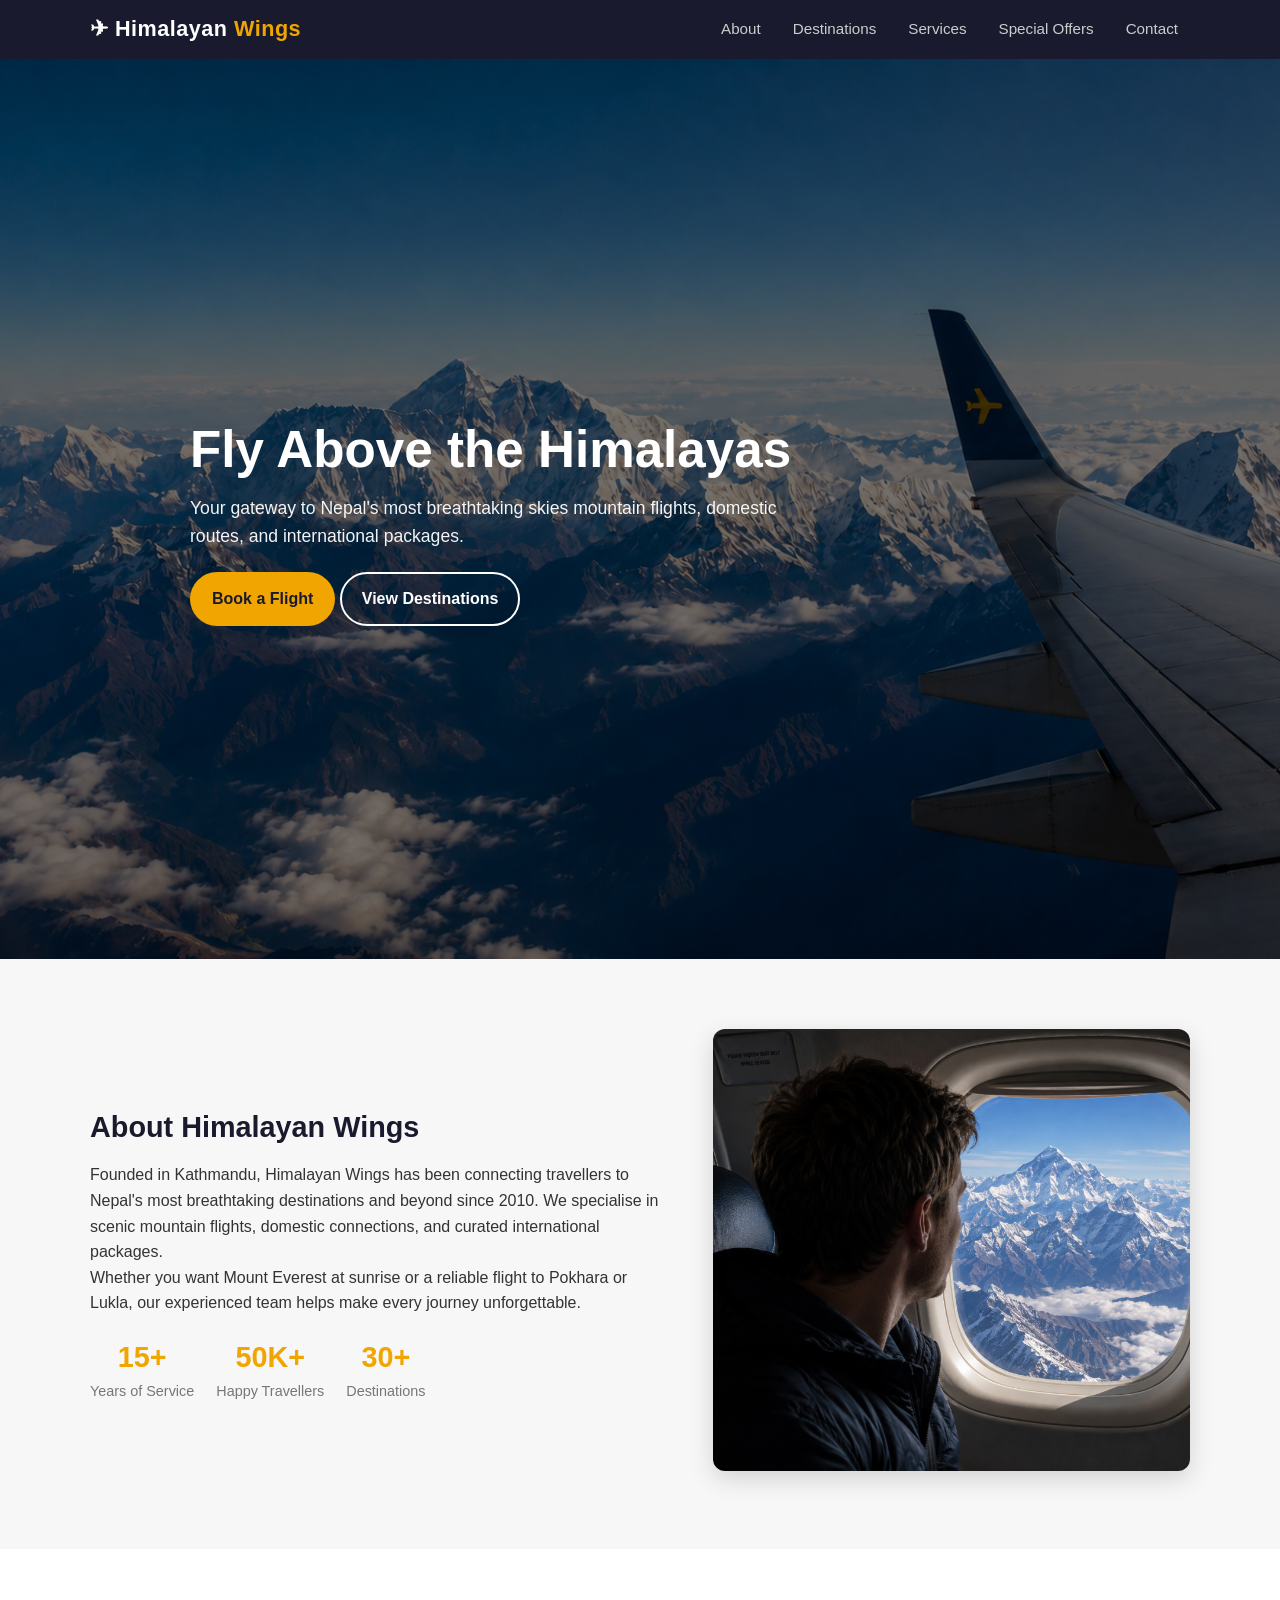
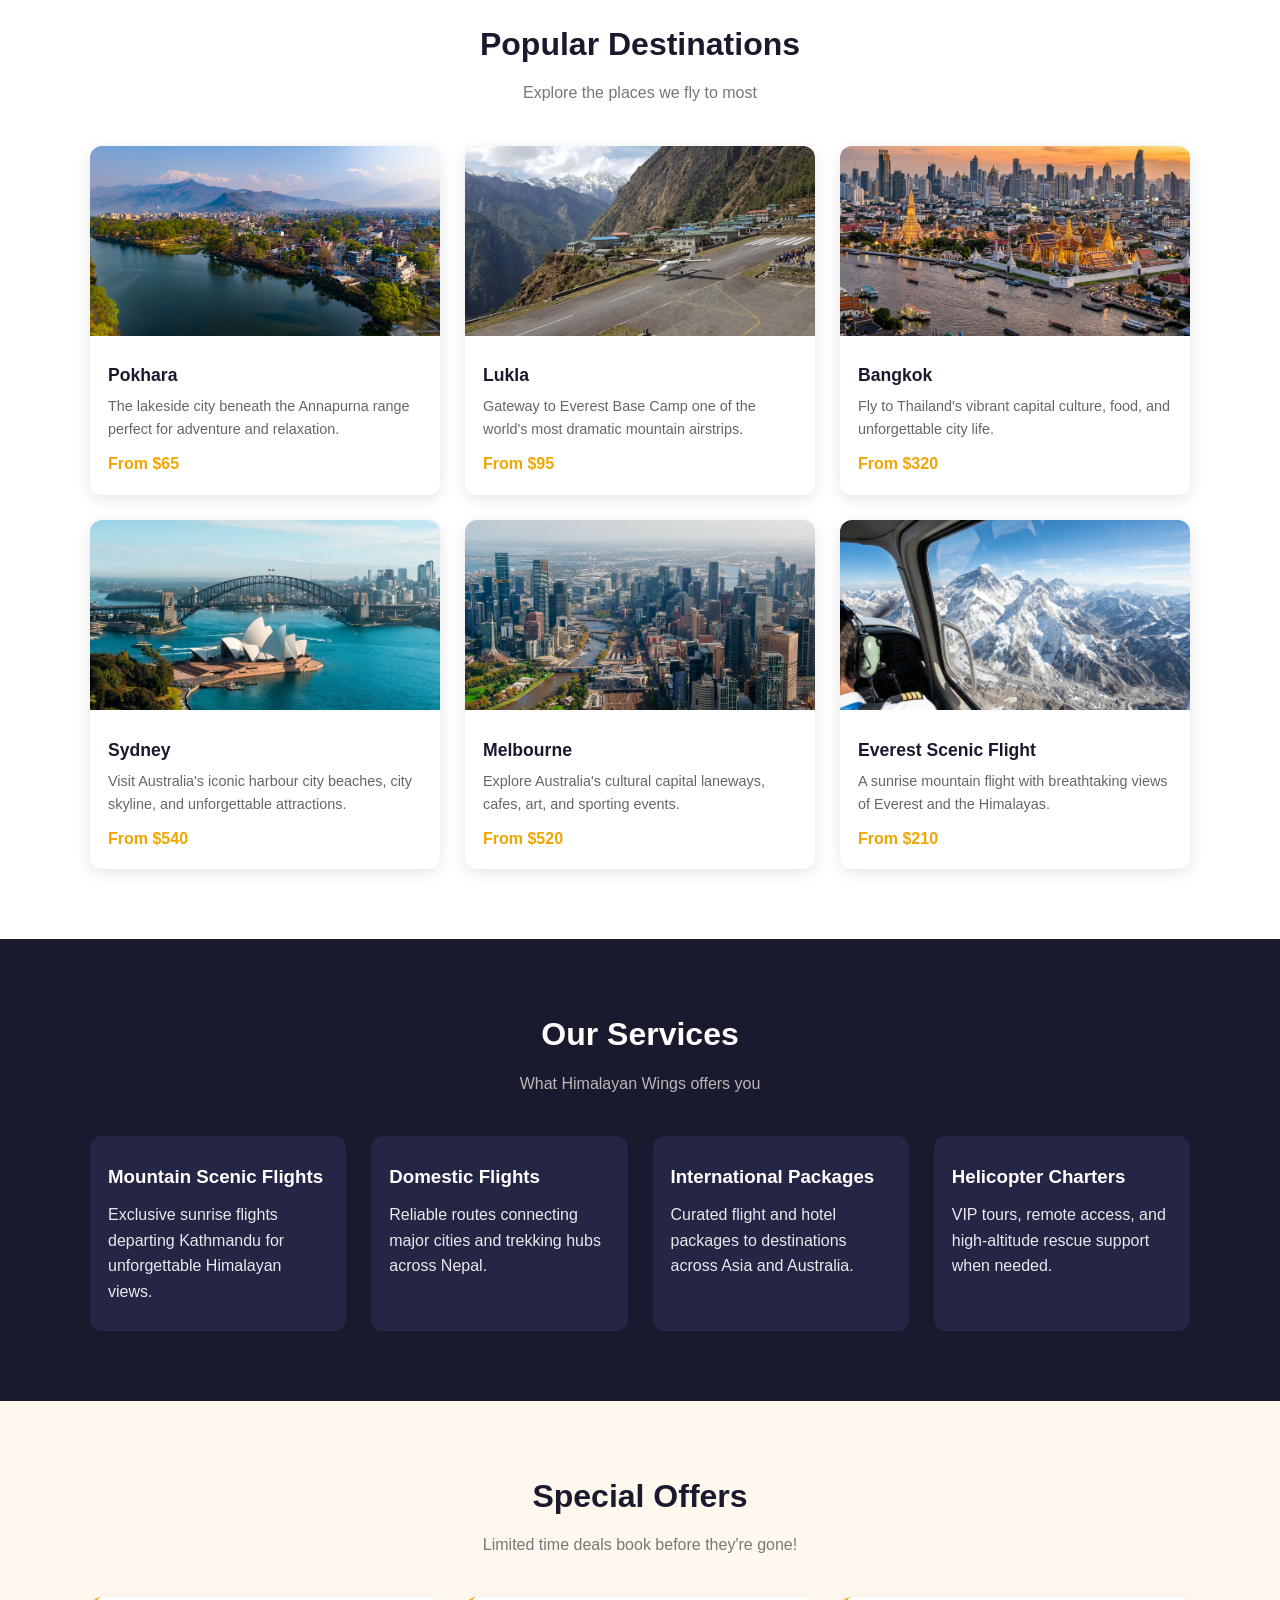
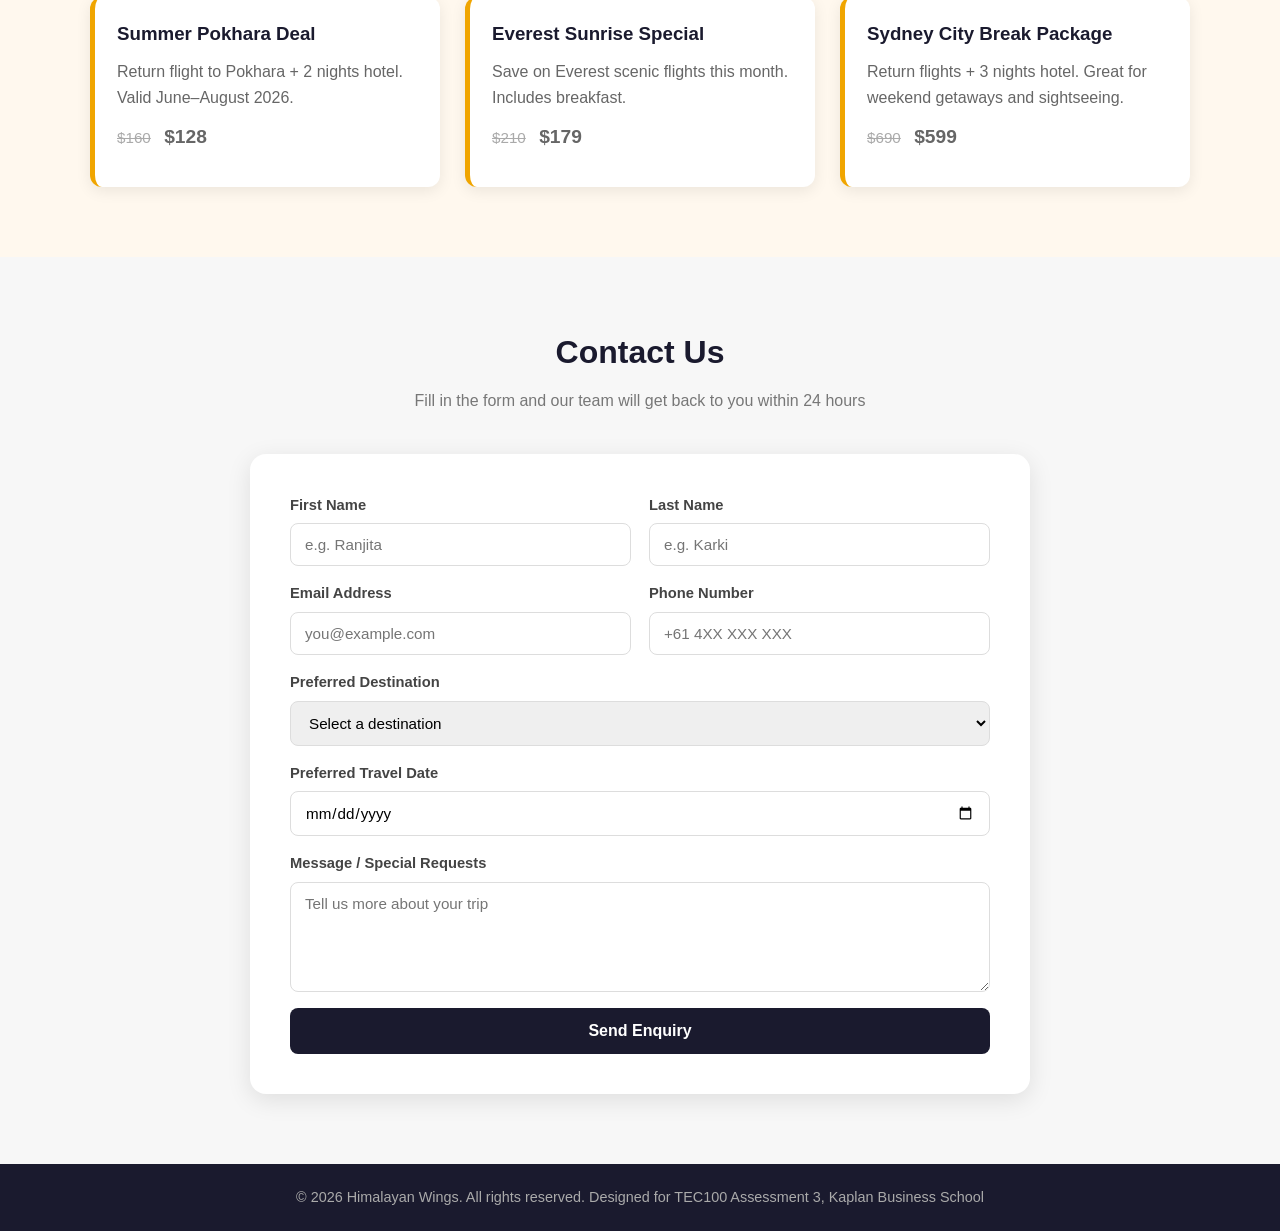
==== commit c14e80fe: "Changed the structure of tourist agency project" ====
--- a/A tourist flight agency/index.html
+++ b/A tourist flight agency/index.html
@@ -5,7 +5,7 @@
   <meta charset="UTF-8"/>
   <meta name="viewport" content="width=device-width, initial-scale=1.0" />
   <title>Himalayan Wings | Nepal's Premier Flight Agency</title>
-  <link rel="stylesheet" href="css/style.css" />
+  <link rel="stylesheet" href="style.css" />
 </head>
 <body>
 
@@ -70,7 +70,7 @@
       </div>
       <!-- Right column section of some sceneic photo to complement the text -->
       <div class="about-image">
-        <img src="images/Himalayan view form plane.png" alt="Himalayas view from an aircraft window" />
+        <img src="Himalayan view form plane.png" alt="Himalayas view from an aircraft window"/>
       </div>
 
     </div>
@@ -85,7 +85,7 @@
 
         <!-- Pokhara section -->
         <article class="card">
-          <img src="images/Pokhara lakeside.jpg" alt="Pokhara lakeside" />
+          <img src="Pokhara lakeside.jpg" alt="Pokhara lakeside" />
           <div class="card-body">
             <h3>Pokhara</h3>
             <p>The lakeside city beneath the Annapurna range perfect for adventure and relaxation.</p>
@@ -95,7 +95,7 @@
 
         <!-- Lukla section -->
         <article class="card">
-          <img src="images/lukla.png" alt="Lukla airstrip" />
+          <img src="lukla.png" alt="Lukla airstrip" />
           <div class="card-body">
             <h3>Lukla</h3>
             <p>Gateway to Everest Base Camp one of the world's most dramatic mountain airstrips.</p>
@@ -105,7 +105,7 @@
 
         <!-- Bangkok section -->
         <article class="card">
-          <img src="images/bangkok.png" alt="Bangkok city" />
+          <img src="bangkok.png" alt="Bangkok city" />
           <div class="card-body">
             <h3>Bangkok</h3>
             <p>Fly to Thailand's vibrant capital culture, food, and unforgettable city life.</p>
@@ -115,7 +115,7 @@
 
         <!-- Sydney section -->
         <article class="card">
-          <img src="images/sydney.png" alt="Sydney Opera House and Harbour Bridge" />
+          <img src="sydney.png" alt="Sydney Opera House and Harbour Bridge" />
           <div class="card-body">
             <h3>Sydney</h3>
             <p>Visit Australia's iconic harbour city beaches, city skyline, and unforgettable attractions.</p>
@@ -125,7 +125,7 @@
 
         <!-- Melbourne section -->
         <article class="card">
-          <img src="images/melbourne.png" alt="Melbourne skyline" />
+          <img src="melbourne.png" alt="Melbourne skyline" />
           <div class="card-body">
             <h3>Melbourne</h3>
             <p>Explore Australia's cultural capital laneways, cafes, art, and sporting events.</p>
@@ -135,7 +135,7 @@
 
         <!-- Everest scenic flight section-->
         <article class="card">
-          <img src="images/everest view.png" alt="Everest scenic flight view" />
+          <img src="everest view.png" alt="Everest scenic flight view" />
           <div class="card-body">
             <h3>Everest Scenic Flight</h3>
             <p>A sunrise mountain flight with breathtaking views of Everest and the Himalayas.</p>
--- a/A tourist flight agency/style.css
+++ b/A tourist flight agency/style.css
@@ -0,0 +1,449 @@
+
+/* BASE / RESET */
+* {
+  margin: 0;
+  padding: 0;
+  box-sizing: border-box; /* padding is included in the element so that it will be easy to work with */
+}
+
+/* Smooth scrolling so clicking nav links can glide down instead of jumping */
+html { scroll-behavior: smooth; }
+body {
+  font-family: 'Segoe UI', Tahoma, Geneva, Verdana, sans-serif; /* a clean, readable stack */
+  color: #333;    
+  line-height: 1.6; 
+}
+
+/* REUSABLE HELPERS */
+/* Keeps content centred and caps the width so it doesnot stretch too wide on big monitors */
+.container {
+  width: min(1100px, 92%);  
+  margin: 0 auto;
+}
+
+/* Standard vertical breathing room for every section */
+.section {
+  padding: 70px 0;
+}
+
+/* Light grey background for alternate sections and also creates a visual rhythm as you scroll */
+.section-alt {
+  background: #f7f7f7;
+}
+
+/* Shared heading style used by nearly every section on the page */
+.section-title {
+  text-align: center;
+  font-size: 2rem;
+  margin-bottom: 10px;
+  color: #1a1a2e; /* the dark navy brand colour */
+}
+
+/* The smaller descriptive line that sits just below each section title */
+.section-subtitle {
+  text-align: center;
+  color: #777;
+  margin-bottom: 40px;
+  font-size: 1rem;
+}
+
+/* CSS Grid shorthand and all card and tile layouts inherit from this */
+.grid {
+  display: grid;
+  gap: 25px;
+}
+
+/* Base styles shared by all button variants and only the colour changes per variant */
+.btn {
+  display: inline-block;
+  padding: 12px 20px;
+  border-radius: 30px;   /* pill shape */
+  text-decoration: none;
+  font-weight: 700;
+  border: 2px solid transparent;
+}
+
+/* Golden filled button and the strongest call to action */
+.btn-primary {
+  background: #f0a500;
+  color: #1a1a2e;
+}
+
+.btn-primary:hover { filter: brightness(0.95); } /* subtle dimming on hover */
+
+/* Ghost button which is transparent with a white border, used on the dark hero background */
+.btn-outline {
+  border-color: #fff;
+  color: #fff;
+}
+
+/* On hover it fills white so it feels solid and clickable */
+.btn-outline:hover {
+  background: #fff;
+  color: #1a1a2e;
+}
+
+/* Solid dark button used for the contact form submit and stands out against the light form background */
+.btn-dark {
+  width: 100%;         /* stretches full width of the form */
+  background: #1a1a2e;
+  color: #fff;
+  border-radius: 8px;
+  border: none;
+  cursor: pointer;
+  padding: 14px;
+  font-size: 1rem;
+}
+
+/* Turns golden on hover and mirrors the brand accent colour for a satisfying interaction */
+.btn-dark:hover {
+  background: #f0a500;
+  color: #1a1a2e;
+}
+
+/* NAVBAR */
+.navbar {
+  position: sticky;
+  top: 0;
+  z-index: 1000;
+  background: #1a1a2e;
+}
+
+/* Inner row that holds the logo and the links side by side */
+.nav-container {
+  width: min(1100px, 92%);
+  margin: 0 auto;
+  padding: 12px 0;
+  display: flex;
+  align-items: center;
+  justify-content: space-between;
+  gap: 20px;
+  flex-wrap: wrap; 
+}
+
+/* The brand name or logo on the left side of the navigation bar */
+.brand {
+  color: #fff;
+  font-size: 1.35rem;
+  font-weight: 800;
+  letter-spacing: 0.5px;
+  text-decoration: none;
+}
+
+/* The word "Wings" gets the golden accent colour to break up the brand name */
+.brand span { color: #f0a500; }
+
+/* The list of navigation links on the right side */
+.nav-links {
+  list-style: none;
+  display: flex;
+  gap: 8px;
+  flex-wrap: wrap;
+}
+
+/* Individual nav link styling and grey by default, golden on hover */
+.nav-links a {
+  color: #ccc;
+  text-decoration: none;
+  padding: 10px 12px;
+  border-radius: 10px;
+  transition: 0.2s; /* smooth colour change rather than a instant switch */
+  font-size: 0.95rem;
+}
+.nav-links a:hover {
+  color: #f0a500;
+  background: rgba(255,255,255,0.06); /* a faint white highlight behind the hovered link */
+}
+
+/* HERO SECTION */
+.hero {
+  background: url("Home\ Page\ image.png") center/cover no-repeat; /* adds the image in the background at the first section */
+  height: 100vh;     
+  min-height: 100vh; 
+  position: relative;
+}
+
+/* The dark gradient layer that sits between the photo and the text */
+.hero-overlay {
+  height: 100vh;
+  min-height: 100vh;
+  background: linear-gradient(rgba(0,0,0,0.55), rgba(0,0,0,0.55)); 
+  display: flex;
+  align-items: center; /* vertically centres the content block */
+}
+
+/* The actual text and buttons inside the hero and left-aligned and capped at a readable width */
+.hero-content {
+  width: min(900px, 92%);
+  margin: 0 auto;
+  color: #fff;
+  text-align: left;
+  padding: 90px 0 60px; /* top padding pushes the text down slightly from the navbar */
+}
+
+/* clamp sets a fluid font size */
+.hero-content h1 {
+  font-size: clamp(2rem, 4vw, 3.2rem);
+  line-height: 1.15;
+  margin-bottom: 14px;
+}
+
+/* The subtitle paragraph that is kept narrower than the heading so it doesn't stretch too wide */
+.hero-content p {
+  font-size: 1.1rem;
+  opacity: 0.95;
+  margin-bottom: 22px;
+  max-width: 60ch; 
+}
+
+/* ABOUT SECTION */
+.about-grid {
+  display: grid;
+  grid-template-columns: 1.1fr 0.9fr;
+  gap: 40px;
+  align-items: center; /* keeps the text and image vertically centred with each other */
+}
+.about-text h2 {
+  font-size: 1.8rem;
+  color: #1a1a2e;
+  margin-bottom: 12px;
+}
+
+/* Row of three stat boxes below the about text */
+.stats {
+  display: flex;
+  gap: 22px;
+  flex-wrap: wrap; /* stacks them if the screen is too narrow */
+  margin-top: 18px;
+}
+
+/* The big number in each stat box and golden color to make it unique*/
+.stat h3 {
+  font-size: 1.8rem;
+  color: #f0a500;
+  text-align: center;
+}
+
+/* The label below each number */
+.stat p {
+  font-size: 0.9rem;
+  color: #777;
+  text-align: center;
+}
+
+/* The about photo and rounded corners and a soft shadow to lift it off the background */
+.about-image img {
+  width: 100%;
+  border-radius: 12px;
+  box-shadow: 0 8px 25px rgba(0,0,0,0.15);
+}
+
+/* DESTINATION CARDS */
+.cards {
+  grid-template-columns: repeat(auto-fit, minmax(260px, 1fr));
+}
+
+/* Each individual destination card */
+.card {
+  border-radius: 12px;
+  overflow: hidden;   /* clips the photo corners so they follow the card's border-radius */
+  box-shadow: 0 4px 15px rgba(0,0,0,0.10);
+  background: #fff;
+  transition: transform 0.25s; /* smooth animation for the hover lift effect */
+}
+
+/* Lifts the card up slightly when hovered and gives a nice interactive feel */
+.card:hover { transform: translateY(-6px); }
+
+/* Destination photo at the top of the card with the fixed height keeps all cards the same size */
+.card img {
+  width: 100%;
+  height: 190px;
+  object-fit: cover; /* crops the image to fill the space without stretching or squashing it */
+}
+
+/* The text content area below the image */
+.card-body { padding: 18px; }
+.card-body h3 {
+  font-size: 1.1rem;
+  color: #1a1a2e;
+  margin-bottom: 6px;
+}
+.card-body p {
+  font-size: 0.9rem;
+  color: #666;
+  margin-bottom: 10px;
+}
+.price {
+  font-weight: 800;
+  color: #f0a500;
+}
+
+/* SERVICES SECTION */
+.section-dark {
+  background: #1a1a2e;
+  color: #fff;
+}
+
+/* These two classes flip the title and subtitle to light colours so they remain readable on the dark background */
+.section-title.light { color: #fff; }
+.section-subtitle.light { color: #b8b8b8; }
+
+/* Same responsive auto-fit grid as the cards, but minimum width is a bit smaller */
+.services {
+  grid-template-columns: repeat(auto-fit, minmax(220px, 1fr));
+}
+
+/* Individual service tile a slightly lighter navy so it contrasts with the section background */
+.service {
+  background: #252545;
+  border-radius: 12px;
+  padding: 26px 18px;
+  transition: 0.25s; /* the colour change on hover animates smoothly */
+}
+
+/* On hover the tile turns golden and the text flips to dark,bold and memorable */
+.service:hover {
+  background: #f0a500;
+  color: #1a1a2e;
+}
+.service h3 { margin-bottom: 10px; }
+.service p { opacity: 0.9; } /* slightly transparent text that softens the look on the dark tiles */
+
+/* SPECIAL OFFERS SECTION */
+.section-offers {
+  background: #fff8ee;
+}
+
+/* Offer cards use the same responsive auto-fit approach as destinations */
+.offers {
+  grid-template-columns: repeat(auto-fit, minmax(260px, 1fr));
+}
+
+/* Individual offer card and the left border is the key visual element */
+.offer {
+  background: #fff;
+  border-radius: 12px;
+  padding: 22px;
+  box-shadow: 0 4px 15px rgba(0,0,0,0.08);
+  border-left: 5px solid #f0a500; /* thick golden stripe on the left that instantly signals "deal" */
+}
+.offer h3 { color: #1a1a2e; margin-bottom: 10px; }
+.offer p { color: #666; margin-bottom: 12px; }
+
+/* The price display row and the big and golden so it grabs attention of the users */
+.offer-price {
+  font-size: 1.2rem;
+  font-weight: 900;
+  color: #f0a500;
+}
+
+/* The crossed-out original price sits to the left of the new price */
+.offer-price del {
+  color: #aaa;
+  font-weight: 500;
+  margin-right: 8px;
+  font-size: 0.95rem;
+}
+
+/* FORM SECTION */
+.contact {
+  max-width: 780px; /* constrains the form width even within the section container */
+}
+
+/* The white card that wraps all the form fields */
+.contact-form {
+  background: #fff;
+  padding: 40px;
+  border-radius: 16px;
+  box-shadow: 0 6px 25px rgba(0,0,0,0.10);
+}
+
+/* A flex row that places two form fields side by side and also wraps on small screens */
+.form-row {
+  display: flex;
+  gap: 18px;
+  flex-wrap: wrap; /* on mobile each field drops to full width */
+}
+
+/* Each label and the input pair stacks vertically using flex-direction */
+.form-group {
+  display: flex;
+  flex-direction: column;
+  flex: 1;             /* each group grows equally to fill the available space */
+  min-width: 220px;    /* prevents fields from getting uncomfortably narrow */
+  margin-bottom: 16px;
+}
+
+/* Field labels are slightly bold so they stand out from the placeholder text */
+label {
+  font-size: 0.92rem;
+  font-weight: 700;
+  color: #444;
+  margin-bottom: 6px;
+}
+
+/* Shared styling for all three input types: text, dropdown, and textarea */
+input, select, textarea {
+  padding: 12px 14px;
+  border: 1px solid #ddd;
+  border-radius: 8px;
+  font-size: 0.95rem;
+  font-family: inherit; 
+}
+
+/* When the user clicks into a field, the border turns golden to match the brand colour */
+input:focus, select:focus, textarea:focus {
+  outline: none;
+  border-color: #f0a500;
+}
+
+/* The message textarea can be resized vertically but not horizontally */
+textarea {
+  resize: vertical;
+  min-height: 110px;
+}
+
+/*  FOOTER */
+.footer {
+  background: #1a1a2e;
+  color: #aaa;   
+  text-align: center;
+  padding: 22px 10px;
+  font-size: 0.9rem;
+}
+
+/* RESPONSIVE STYLES */
+/* Tablet and small laptop breakpoint */
+@media (max-width: 900px) {
+
+  /* The about section's two columns collapse into a single stacked column */
+  .about-grid {
+    grid-template-columns: 1fr;
+  }
+
+  /* Hero text centres itself now that the layout is single-column */
+  .hero-content {
+    text-align: center;
+  }
+
+  /* Re-centres the hero subtitle paragraph which has a max-width set */
+  .hero-content p {
+    margin-left: auto;
+    margin-right: auto;
+  }
+}
+
+/* Phone breakpoint where small tweaks to keep things comfortable on narrow screens */
+@media (max-width: 520px) {
+
+  /* Less padding on the contact form so it doesn't feel cramped on small screens */
+  .contact-form {
+    padding: 26px 18px;
+  }
+
+  /* On very narrow screens the navigation bar logo and links centre instead of spreading apart */
+  .nav-container {
+    justify-content: center;
+  }
+}
